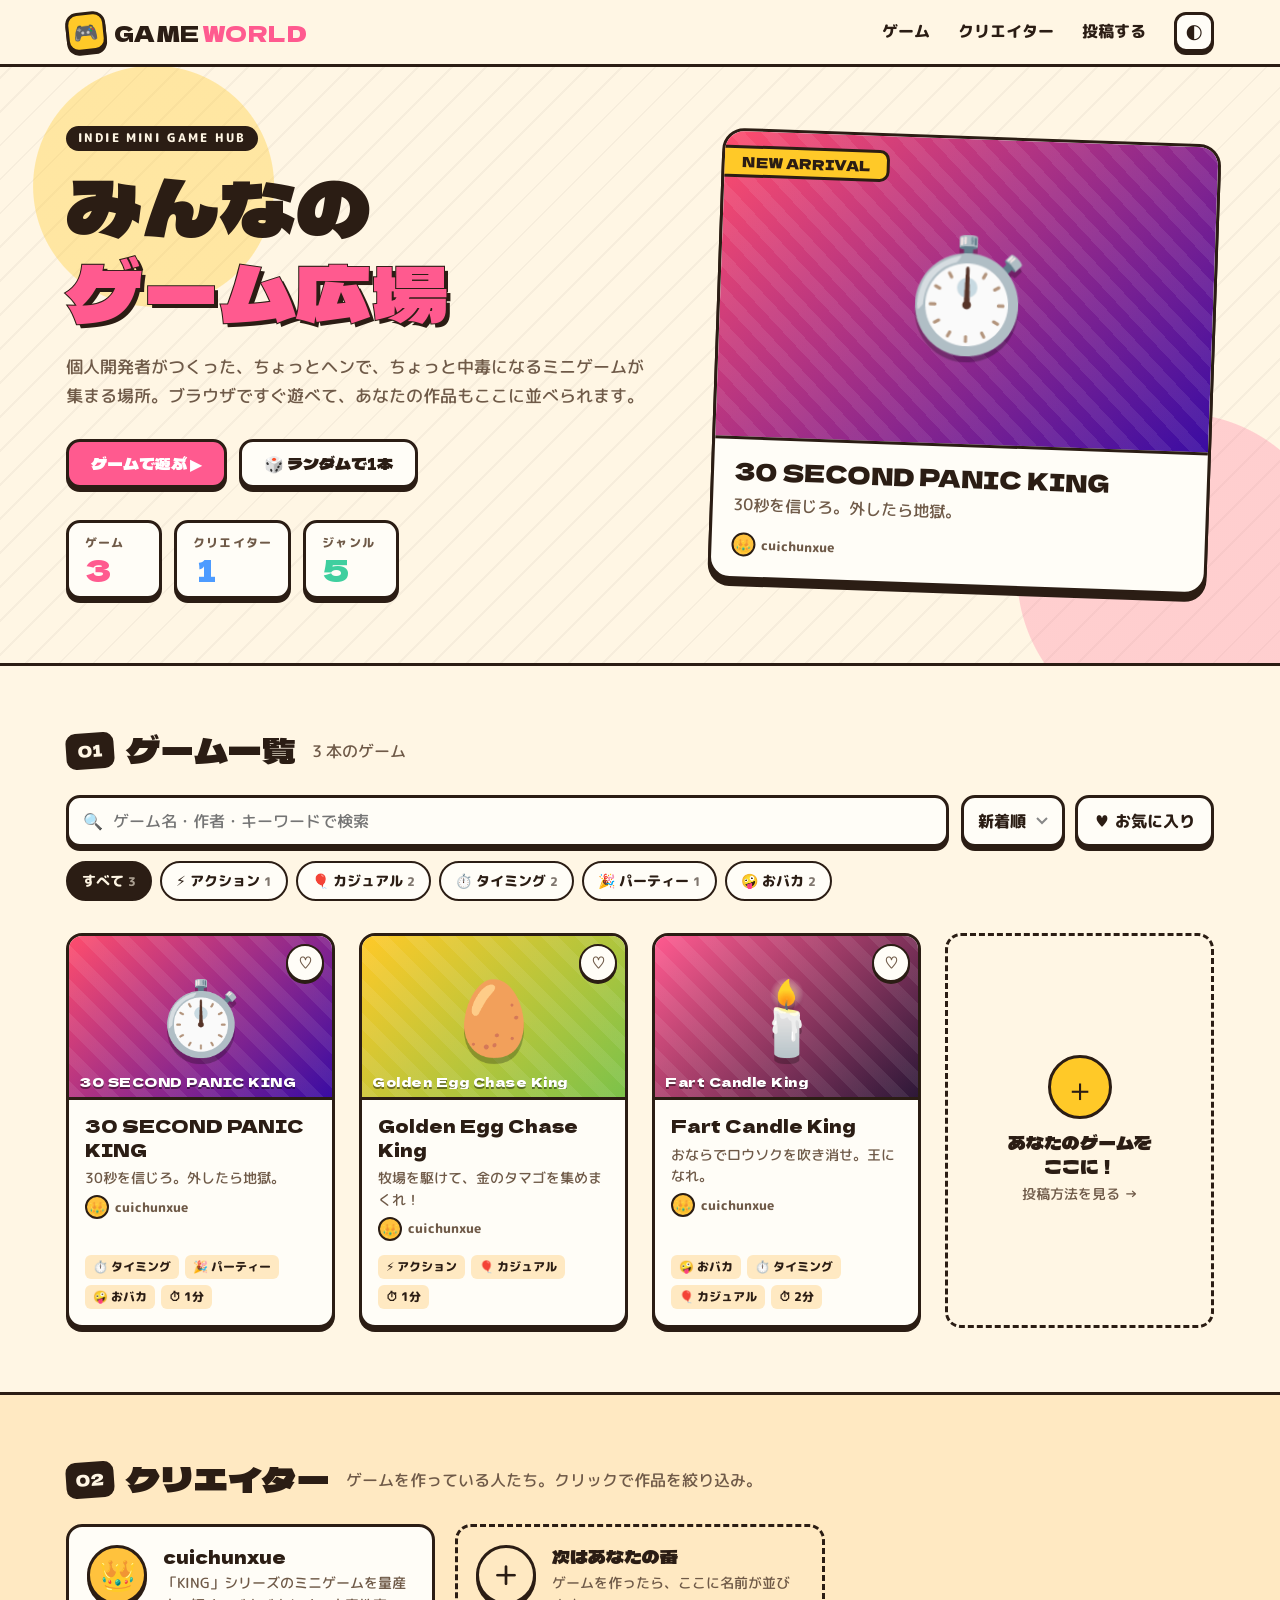
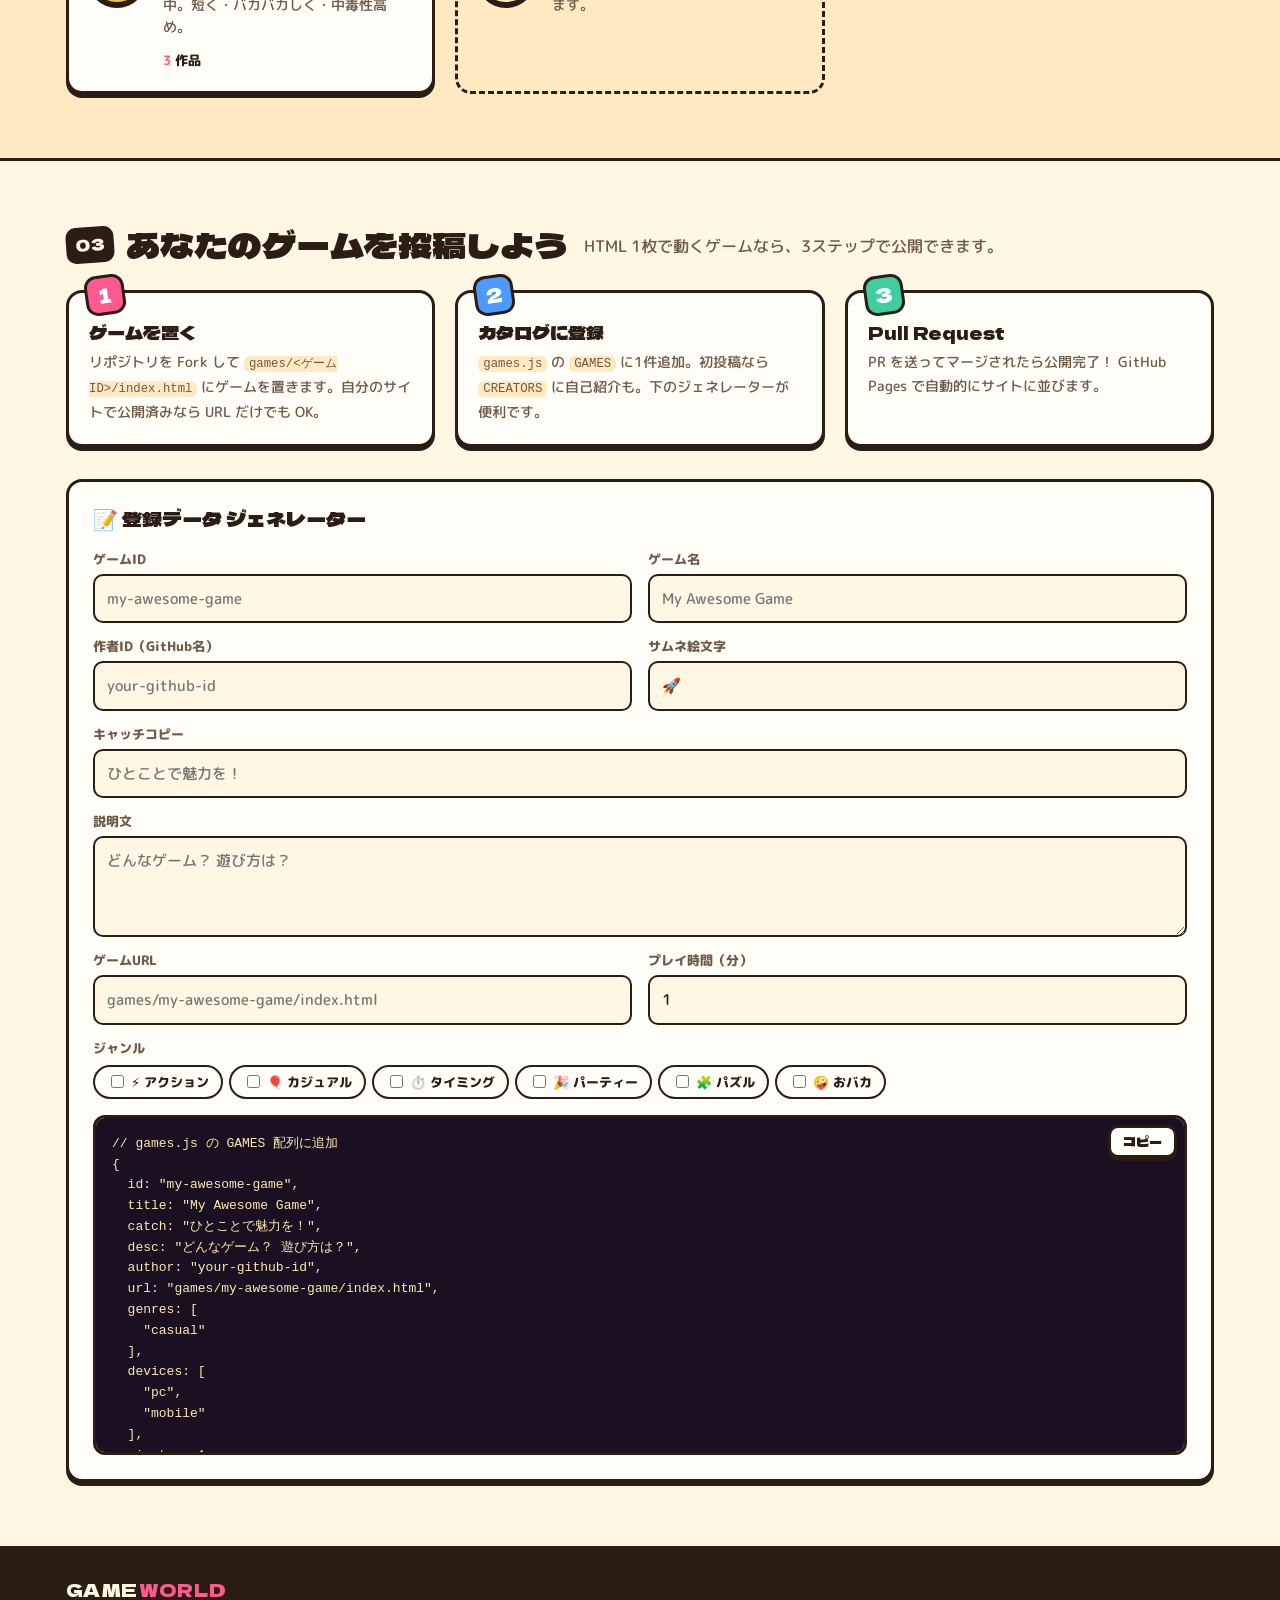
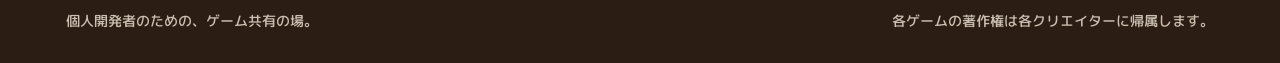
==== index.html @ 5bbf598a "Add GAME WORLD: indie mini game portal site Static portal listing indie games with search, genre fil" ====
<!doctype html>
<html lang="ja">
<head>
<meta charset="utf-8">
<meta name="viewport" content="width=device-width, initial-scale=1, viewport-fit=cover">
<title>GAME WORLD｜みんなのゲーム広場</title>
<meta name="description" content="個人開発者たちのミニゲームが集まる広場。遊んで、見つけて、あなたの作品も投稿しよう。">
<meta property="og:title" content="GAME WORLD｜みんなのゲーム広場">
<meta property="og:description" content="個人開発者たちのミニゲームが集まる広場。遊んで、見つけて、あなたの作品も投稿しよう。">
<link rel="icon" href="data:image/svg+xml,<svg xmlns='http://www.w3.org/2000/svg' viewBox='0 0 100 100'><text y='.9em' font-size='90'>🎮</text></svg>">
<link rel="preconnect" href="https://fonts.googleapis.com">
<link rel="preconnect" href="https://fonts.gstatic.com" crossorigin>
<link rel="stylesheet" href="https://fonts.googleapis.com/css2?family=Dela+Gothic+One&family=M+PLUS+Rounded+1c:wght@500;800&display=swap">
<link rel="stylesheet" href="assets/style.css">
</head>
<body>
<a class="skip" href="#games">メインへスキップ</a>

<header class="site-header">
  <div class="wrap header-in">
    <a class="logo" href="#top" aria-label="GAME WORLD トップへ">
      <span class="logo-mark">🎮</span>
      <span class="logo-text">GAME<b>WORLD</b></span>
    </a>
    <nav class="nav" aria-label="メイン">
      <a href="#games">ゲーム</a>
      <a href="#creators">クリエイター</a>
      <a href="#submit">投稿する</a>
    </nav>
    <button class="icon-btn" id="themeBtn" type="button" aria-label="ライト／ダーク切り替え">🌓</button>
  </div>
</header>

<main id="top">
  <!-- HERO -->
  <section class="hero">
    <div class="wrap hero-in">
      <div class="hero-copy">
        <p class="eyebrow">INDIE MINI GAME HUB</p>
        <h1>みんなの<br><span class="hl">ゲーム広場</span></h1>
        <p class="lead">個人開発者がつくった、ちょっとヘンで、ちょっと中毒になるミニゲームが集まる場所。ブラウザですぐ遊べて、あなたの作品もここに並べられます。</p>
        <div class="hero-cta">
          <a class="btn btn-primary" href="#games">ゲームで遊ぶ ▶</a>
          <button class="btn" id="randomBtn" type="button">🎲 ランダムで1本</button>
        </div>
        <dl class="stats">
          <div><dt>ゲーム</dt><dd id="statGames">0</dd></div>
          <div><dt>クリエイター</dt><dd id="statCreators">0</dd></div>
          <div><dt>ジャンル</dt><dd id="statGenres">0</dd></div>
        </dl>
      </div>
      <div class="hero-pick" id="pick" aria-live="polite"></div>
    </div>
  </section>

  <!-- GAMES -->
  <section class="section" id="games">
    <div class="wrap">
      <div class="sec-head">
        <h2><span class="tag-num">01</span>ゲーム一覧</h2>
        <p class="sec-sub" id="resultCount"></p>
      </div>

      <div class="toolbar">
        <label class="search">
          <span aria-hidden="true">🔍</span>
          <input id="q" type="search" placeholder="ゲーム名・作者・キーワードで検索" autocomplete="off">
        </label>
        <div class="tool-right">
          <label class="select">
            <span class="sr">並び替え</span>
            <select id="sort">
              <option value="new">新着順</option>
              <option value="old">古い順</option>
              <option value="name">名前順</option>
              <option value="short">短い順</option>
            </select>
          </label>
          <button class="chip-btn" id="favOnly" type="button" aria-pressed="false">♥ お気に入り</button>
        </div>
      </div>
      <div class="chips" id="genreChips" role="group" aria-label="ジャンルで絞り込み"></div>
      <div class="active-filter" id="activeFilter" hidden></div>

      <div class="grid" id="grid"></div>
      <p class="empty" id="empty" hidden>条件に合うゲームが見つかりませんでした 😢</p>
    </div>
  </section>

  <!-- CREATORS -->
  <section class="section alt" id="creators">
    <div class="wrap">
      <div class="sec-head">
        <h2><span class="tag-num">02</span>クリエイター</h2>
        <p class="sec-sub">ゲームを作っている人たち。クリックで作品を絞り込み。</p>
      </div>
      <div class="creators" id="creatorList"></div>
    </div>
  </section>

  <!-- SUBMIT -->
  <section class="section" id="submit">
    <div class="wrap">
      <div class="sec-head">
        <h2><span class="tag-num">03</span>あなたのゲームを投稿しよう</h2>
        <p class="sec-sub">HTML 1枚で動くゲームなら、3ステップで公開できます。</p>
      </div>
      <ol class="steps">
        <li>
          <span class="step-n">1</span>
          <h3>ゲームを置く</h3>
          <p>リポジトリを Fork して <code>games/&lt;ゲームID&gt;/index.html</code> にゲームを置きます。自分のサイトで公開済みなら URL だけでも OK。</p>
        </li>
        <li>
          <span class="step-n">2</span>
          <h3>カタログに登録</h3>
          <p><code>games.js</code> の <code>GAMES</code> に1件追加。初投稿なら <code>CREATORS</code> に自己紹介も。下のジェネレーターが便利です。</p>
        </li>
        <li>
          <span class="step-n">3</span>
          <h3>Pull Request</h3>
          <p>PR を送ってマージされたら公開完了！ GitHub Pages で自動的にサイトに並びます。</p>
        </li>
      </ol>

      <div class="gen card-box">
        <h3>📝 登録データ ジェネレーター</h3>
        <form class="gen-form" id="genForm">
          <label>ゲームID<input name="id" placeholder="my-awesome-game" pattern="[a-z0-9\-]+" required></label>
          <label>ゲーム名<input name="title" placeholder="My Awesome Game" required></label>
          <label>作者ID（GitHub名）<input name="author" placeholder="your-github-id" required></label>
          <label>サムネ絵文字<input name="emoji" placeholder="🚀" maxlength="4"></label>
          <label class="full">キャッチコピー<input name="catch" placeholder="ひとことで魅力を！"></label>
          <label class="full">説明文<textarea name="desc" rows="3" placeholder="どんなゲーム？ 遊び方は？"></textarea></label>
          <label>ゲームURL<input name="url" placeholder="games/my-awesome-game/index.html"></label>
          <label>プレイ時間（分）<input name="minutes" type="number" min="1" value="1"></label>
          <fieldset class="full">
            <legend>ジャンル</legend>
            <div class="gen-genres" id="genGenres"></div>
          </fieldset>
        </form>
        <div class="code-wrap">
          <pre><code id="genOut"></code></pre>
          <button class="btn btn-sm" id="copyBtn" type="button">コピー</button>
        </div>
      </div>
    </div>
  </section>
</main>

<footer class="site-footer">
  <div class="wrap footer-in">
    <div>
      <span class="logo-text small">GAME<b>WORLD</b></span>
      <p>個人開発者のための、ゲーム共有の場。</p>
    </div>
    <p class="copy">各ゲームの著作権は各クリエイターに帰属します。</p>
  </div>
</footer>

<!-- 詳細モーダル -->
<dialog class="modal" id="detail" aria-labelledby="dTitle">
  <div class="modal-body" id="detailBody"></div>
</dialog>

<!-- プレイヤー -->
<div class="player" id="player" hidden>
  <div class="player-bar">
    <button class="icon-btn" id="closePlayer" type="button" aria-label="閉じる">✕</button>
    <strong id="playerTitle"></strong>
    <div class="player-actions">
      <button class="icon-btn" id="fsBtn" type="button" aria-label="全画面">⛶</button>
      <a class="icon-btn" id="newTab" target="_blank" rel="noopener" aria-label="新しいタブで開く">↗</a>
    </div>
  </div>
  <iframe id="frame" title="ゲーム" allow="autoplay; fullscreen; gamepad" allowfullscreen></iframe>
</div>

<div class="toast" id="toast" role="status" aria-live="polite"></div>

<script src="games.js"></script>
<script src="assets/app.js"></script>
</body>
</html>
---- assets/style.css ----
/* GAME WORLD — sticker-style arcade portal */
:root{
  --bg:#fff6e4;
  --bg-alt:#ffe9c2;
  --card:#fffdf7;
  --ink:#2b1d14;
  --muted:#6f5a48;
  --line:#2b1d14;
  --yolk:#ffc928;
  --pink:#ff5a8f;
  --mint:#3fcf9f;
  --sky:#4d9bff;
  --barn:#b3342b;
  --shadow:0 4px 0 var(--line);
  --shadow-lg:0 7px 0 var(--line);
  --display:'Dela Gothic One','Hiragino Sans','Yu Gothic',system-ui,sans-serif;
  --body:'M PLUS Rounded 1c','Hiragino Maru Gothic ProN','Yu Gothic',system-ui,sans-serif;
  --r:16px;
  color-scheme:light;
}
@media (prefers-color-scheme: dark){
  :root:not([data-theme="light"]){
    --bg:#1a1022; --bg-alt:#24162f; --card:#2d1838; --ink:#fff3e0; --muted:#c9b2d4; --line:#0b0610;
    color-scheme:dark;
  }
}
:root[data-theme="dark"]{
  --bg:#1a1022; --bg-alt:#24162f; --card:#2d1838; --ink:#fff3e0; --muted:#c9b2d4; --line:#0b0610;
  color-scheme:dark;
}

*,*::before,*::after{box-sizing:border-box}
html{scroll-behavior:smooth;scroll-padding-top:76px}
body{margin:0;background:var(--bg);color:var(--ink);font:500 16px/1.7 var(--body);-webkit-text-size-adjust:100%;overflow-x:hidden}
body.locked{overflow:hidden}
a{color:inherit}
img{max-width:100%;display:block}
code{font-family:ui-monospace,SFMono-Regular,Menlo,monospace;font-size:.88em;background:var(--bg-alt);padding:.1em .4em;border-radius:6px}
button,input,select,textarea{font:inherit;color:inherit}
:focus-visible{outline:3px solid var(--sky);outline-offset:2px}
.sr{position:absolute;width:1px;height:1px;overflow:hidden;clip:rect(0 0 0 0)}
.skip{position:absolute;left:-999px;top:8px;z-index:100;background:var(--yolk);color:#2b1d14;padding:8px 12px;border-radius:8px}
.skip:focus{left:8px}
.wrap{max-width:1180px;margin:0 auto;padding:0 max(16px,env(safe-area-inset-left))}

/* header */
.site-header{position:sticky;top:0;z-index:20;background:color-mix(in srgb,var(--bg) 88%,transparent);backdrop-filter:blur(10px);-webkit-backdrop-filter:blur(10px);border-bottom:3px solid var(--line)}
.header-in{display:flex;align-items:center;gap:16px;height:64px}
.logo{display:flex;align-items:center;gap:8px;text-decoration:none}
.logo-mark{display:grid;place-items:center;width:40px;height:40px;background:var(--yolk);border:3px solid var(--line);border-radius:12px;box-shadow:0 3px 0 var(--line);font-size:20px;transform:rotate(-6deg)}
.logo-text{font:400 22px/1 var(--display);letter-spacing:.02em}
.logo-text b{font-weight:400;color:var(--pink);margin-left:2px}
.logo-text.small{font-size:18px}
.nav{display:flex;gap:4px;margin-left:auto}
.nav a{text-decoration:none;font-weight:800;padding:6px 12px;border-radius:999px}
.nav a:hover{background:var(--bg-alt)}
.icon-btn{display:grid;place-items:center;flex:0 0 40px;width:40px;height:40px;padding:0;background:var(--card);border:3px solid var(--line);border-radius:12px;box-shadow:0 3px 0 var(--line);cursor:pointer;text-decoration:none;font-size:17px;line-height:1}
.icon-btn:active{transform:translateY(2px);box-shadow:0 1px 0 var(--line)}
@media (max-width:640px){
  .nav a{padding:6px 8px;font-size:14px}
  .logo-text{font-size:18px}
  .logo-mark{width:34px;height:34px;font-size:17px}
}
@media (max-width:440px){ .nav a:nth-child(2){display:none} }

/* buttons */
.btn{display:inline-flex;align-items:center;gap:6px;justify-content:center;padding:12px 22px;background:var(--card);color:var(--ink);border:3px solid var(--line);border-radius:14px;box-shadow:var(--shadow);font:400 16px/1.2 var(--display);text-decoration:none;cursor:pointer;transition:transform .1s}
.btn:hover{transform:translateY(-2px);box-shadow:0 6px 0 var(--line)}
.btn:active{transform:translateY(3px);box-shadow:0 1px 0 var(--line)}
.btn-primary{background:var(--pink);color:#fff}
.btn-yolk{background:var(--yolk);color:#2b1d14}
.btn-sm{padding:6px 12px;font-size:13px;border-radius:10px;box-shadow:0 3px 0 var(--line)}

/* hero */
.hero{position:relative;overflow:hidden;border-bottom:3px solid var(--line);
  background:
    radial-gradient(circle at 12% 20%,color-mix(in srgb,var(--yolk) 35%,transparent) 0 120px,transparent 121px),
    radial-gradient(circle at 92% 85%,color-mix(in srgb,var(--pink) 25%,transparent) 0 160px,transparent 161px),
    repeating-linear-gradient(-45deg,transparent 0 22px,color-mix(in srgb,var(--ink) 4%,transparent) 22px 24px),
    var(--bg)}
.hero-in{display:grid;grid-template-columns:1.1fr .9fr;gap:40px;align-items:center;padding-block:56px 64px}
.eyebrow{display:inline-block;margin:0 0 12px;padding:4px 12px;background:var(--ink);color:var(--bg);border-radius:999px;font:800 12px/1.4 var(--body);letter-spacing:.18em}
.hero h1{margin:0;font:400 clamp(40px,7vw,76px)/1.12 var(--display);letter-spacing:.01em}
.hl{position:relative;display:inline-block;color:var(--pink);-webkit-text-stroke:2px var(--line);paint-order:stroke fill;text-shadow:4px 4px 0 var(--line)}
.lead{max-width:34em;margin:20px 0 28px;color:var(--muted);font-size:17px}
.hero-cta{display:flex;flex-wrap:wrap;gap:12px}
.stats{display:flex;gap:12px;margin:32px 0 0;padding:0}
.stats div{min-width:96px;padding:10px 16px;background:var(--card);border:3px solid var(--line);border-radius:14px;box-shadow:var(--shadow)}
.stats dt{font-size:12px;font-weight:800;color:var(--muted);letter-spacing:.1em}
.stats dd{margin:0;font:400 30px/1.1 var(--display);font-variant-numeric:tabular-nums}
.stats div:nth-child(1) dd{color:var(--pink)}
.stats div:nth-child(2) dd{color:var(--sky)}
.stats div:nth-child(3) dd{color:var(--mint)}

.hero-pick{position:relative}
.pick-card{position:relative;background:var(--card);border:3px solid var(--line);border-radius:22px;box-shadow:var(--shadow-lg);overflow:hidden;transform:rotate(2deg);transition:transform .25s}
.pick-card:hover{transform:rotate(0) translateY(-4px)}
.pick-label{position:absolute;top:14px;left:-6px;z-index:2;padding:6px 16px 6px 20px;background:var(--yolk);color:#2b1d14;border:3px solid var(--line);border-radius:0 10px 10px 0;font:400 14px/1 var(--display)}
.pick-card .thumb{aspect-ratio:16/10;font-size:110px}
.pick-info{padding:16px 20px 20px}
.pick-info h3{margin:0;font:400 24px/1.25 var(--display)}
.pick-info p{margin:6px 0 14px;color:var(--muted)}
@media (max-width:860px){
  .hero-in{grid-template-columns:1fr;padding-block:40px 48px}
  .pick-card{transform:none}
}
@media (max-width:440px){
  .stats{gap:8px}
  .stats div{min-width:0;flex:1;padding:8px 10px}
  .stats dd{font-size:24px}
  .hero-cta .btn{flex:1}
}

/* sections */
.section{padding:64px 0}
.section.alt{background:var(--bg-alt);border-block:3px solid var(--line)}
.sec-head{display:flex;flex-wrap:wrap;align-items:baseline;gap:8px 16px;margin-bottom:24px}
.sec-head h2{margin:0;display:flex;align-items:center;gap:12px;font:400 clamp(24px,4vw,34px)/1.2 var(--display)}
.tag-num{display:inline-grid;place-items:center;min-width:48px;height:36px;padding:0 8px;background:var(--ink);color:var(--bg);border-radius:10px;font-size:16px;transform:rotate(-4deg)}
.sec-sub{margin:0;color:var(--muted)}

/* toolbar */
.toolbar{display:flex;flex-wrap:wrap;gap:12px;align-items:center;margin-bottom:14px}
.search{flex:1 1 320px;display:flex;align-items:center;gap:8px;padding:0 14px;background:var(--card);border:3px solid var(--line);border-radius:14px;box-shadow:var(--shadow)}
.search input{flex:1;min-width:0;height:46px;border:0;background:none;outline:none;font-size:16px}
.tool-right{display:flex;gap:10px}
.select select{height:52px;padding:0 36px 0 14px;background:var(--card) url("data:image/svg+xml,%3Csvg xmlns='http://www.w3.org/2000/svg' width='12' height='8'%3E%3Cpath d='M1 1l5 5 5-5' stroke='%23888' stroke-width='2' fill='none'/%3E%3C/svg%3E") no-repeat right 14px center;border:3px solid var(--line);border-radius:14px;box-shadow:var(--shadow);font-weight:800;appearance:none;cursor:pointer}
.chip-btn{height:52px;padding:0 16px;background:var(--card);border:3px solid var(--line);border-radius:14px;box-shadow:var(--shadow);font-weight:800;cursor:pointer;white-space:nowrap}
.chip-btn[aria-pressed="true"]{background:var(--pink);color:#fff}
.chips{display:flex;flex-wrap:wrap;gap:8px;margin-bottom:24px}
.chip{padding:6px 14px;background:var(--card);border:2.5px solid var(--line);border-radius:999px;font-weight:800;font-size:14px;cursor:pointer;transition:transform .1s}
.chip:hover{transform:translateY(-2px)}
.chip[aria-pressed="true"]{background:var(--ink);color:var(--bg)}
.chip .n{margin-left:4px;opacity:.6;font-size:12px}
.active-filter{display:flex;align-items:center;gap:8px;margin:-12px 0 20px;font-weight:800}
.active-filter button{border:0;background:var(--bg-alt);border-radius:999px;padding:4px 12px;cursor:pointer;font-weight:800}
@media (max-width:640px){ .tool-right{flex:1} .select{flex:1} .select select{width:100%} }

/* grid & cards */
.grid{display:grid;grid-template-columns:repeat(auto-fill,minmax(260px,1fr));gap:24px}
.card{position:relative;display:flex;flex-direction:column;background:var(--card);border:3px solid var(--line);border-radius:var(--r);box-shadow:var(--shadow);overflow:hidden;cursor:pointer;transition:transform .15s,box-shadow .15s;text-align:left;padding:0}
.card:hover{transform:translateY(-5px) rotate(-.6deg);box-shadow:0 9px 0 var(--line)}
.card:active{transform:translateY(1px);box-shadow:0 2px 0 var(--line)}
.thumb{position:relative;display:grid;place-items:center;aspect-ratio:16/10;border-bottom:3px solid var(--line);font-size:72px;overflow:hidden;background:linear-gradient(135deg,var(--c1),var(--c2))}
.thumb::before{content:"";position:absolute;inset:0;background:repeating-linear-gradient(45deg,rgba(255,255,255,.08) 0 12px,transparent 12px 24px)}
.thumb .em{position:relative;filter:drop-shadow(0 6px 0 rgba(0,0,0,.25));transition:transform .3s}
.card:hover .thumb .em{transform:scale(1.15) rotate(-8deg)}
.thumb img{position:absolute;inset:0;width:100%;height:100%;object-fit:cover}
.thumb .ttl{position:absolute;left:10px;right:10px;bottom:8px;color:#fff;font:400 13px/1.2 var(--display);text-shadow:0 2px 0 rgba(0,0,0,.45);letter-spacing:.04em;white-space:nowrap;overflow:hidden;text-overflow:ellipsis}
.badge-new{position:absolute;top:10px;left:10px;z-index:1;padding:3px 10px;background:var(--yolk);color:#2b1d14;border:2.5px solid var(--line);border-radius:8px;font:400 12px/1.2 var(--display);transform:rotate(-6deg)}
.fav{position:absolute;top:8px;right:8px;z-index:2;display:grid;place-items:center;width:38px;height:38px;padding:0;background:var(--card);border:2.5px solid var(--line);border-radius:50%;box-shadow:0 2px 0 var(--line);font-size:17px;cursor:pointer;color:var(--muted);line-height:1}
.fav[aria-pressed="true"]{color:var(--pink)}
.fav:active{transform:scale(.9)}
.card-body{display:flex;flex-direction:column;gap:6px;padding:14px 16px 16px;flex:1}
.card-body h3{margin:0;font:400 18px/1.3 var(--display)}
.card-body .catch{margin:0;color:var(--muted);font-size:14px;line-height:1.55}
.meta{display:flex;flex-wrap:wrap;gap:6px;margin-top:auto;padding-top:8px;font-size:12px;font-weight:800}
.meta span{padding:2px 8px;background:var(--bg-alt);border-radius:6px}
.by{display:flex;align-items:center;gap:6px;font-size:13px;font-weight:800;color:var(--muted)}
.ava{display:inline-grid;place-items:center;width:24px;height:24px;border:2px solid var(--line);border-radius:50%;font-size:13px;background:var(--ac,var(--yolk))}

.card.placeholder{display:grid;place-items:center;min-height:300px;padding:24px;text-align:center;background:transparent;border-style:dashed;box-shadow:none;text-decoration:none}
.card.placeholder:hover{background:var(--card);box-shadow:var(--shadow)}
.placeholder .plus{display:grid;place-items:center;width:64px;height:64px;margin:0 auto 12px;background:var(--yolk);color:#2b1d14;border:3px solid var(--line);border-radius:50%;font:400 32px/1 var(--display)}
.placeholder h3{margin:0 0 4px;font:400 18px/1.3 var(--display)}
.placeholder p{margin:0;color:var(--muted);font-size:14px}
.empty{padding:40px;text-align:center;color:var(--muted);font-weight:800}

/* creators */
.creators{display:grid;grid-template-columns:repeat(auto-fill,minmax(280px,1fr));gap:20px}
.creator{display:flex;gap:16px;align-items:flex-start;padding:18px;background:var(--card);border:3px solid var(--line);border-radius:var(--r);box-shadow:var(--shadow);cursor:pointer;text-align:left;transition:transform .15s}
.creator:hover{transform:translateY(-3px)}
.creator .ava{width:60px;height:60px;flex:0 0 60px;font-size:30px;border-width:3px;box-shadow:0 3px 0 var(--line)}
.creator h3{margin:0;font:400 18px/1.3 var(--display)}
.creator p{margin:4px 0 8px;color:var(--muted);font-size:14px;line-height:1.55}
.creator .cnt{font-size:13px;font-weight:800}
.creator .cnt b{color:var(--pink)}
.creator.join{border-style:dashed;box-shadow:none;background:transparent;text-decoration:none}

/* submit */
.steps{display:grid;grid-template-columns:repeat(3,1fr);gap:20px;margin:0 0 32px;padding:0;list-style:none;counter-reset:s}
.steps li{position:relative;padding:28px 20px 20px;background:var(--card);border:3px solid var(--line);border-radius:var(--r);box-shadow:var(--shadow)}
.step-n{position:absolute;top:-18px;left:16px;display:grid;place-items:center;width:40px;height:40px;background:var(--pink);color:#fff;border:3px solid var(--line);border-radius:12px;font:400 20px/1 var(--display);transform:rotate(-8deg)}
.steps li:nth-child(2) .step-n{background:var(--sky)}
.steps li:nth-child(3) .step-n{background:var(--mint)}
.steps h3{margin:0 0 6px;font:400 18px/1.3 var(--display)}
.steps p{margin:0;color:var(--muted);font-size:14px}
@media (max-width:760px){ .steps{grid-template-columns:1fr;gap:28px} }

.card-box{padding:24px;background:var(--card);border:3px solid var(--line);border-radius:var(--r);box-shadow:var(--shadow)}
.gen h3{margin:0 0 16px;font:400 20px/1.3 var(--display)}
.gen-form{display:grid;grid-template-columns:repeat(2,1fr);gap:12px 16px;margin-bottom:16px}
.gen-form label,.gen-form fieldset{display:flex;flex-direction:column;gap:4px;font-size:13px;font-weight:800;color:var(--muted)}
.gen-form .full{grid-column:1/-1}
.gen-form input,.gen-form textarea{padding:10px 12px;background:var(--bg);border:2.5px solid var(--line);border-radius:10px;font-size:15px;font-weight:500;color:var(--ink)}
.gen-form fieldset{border:0;padding:0;margin:0}
.gen-form legend{padding:0;margin-bottom:6px}
.gen-genres{display:flex;flex-wrap:wrap;gap:6px}
.gen-genres label{flex-direction:row;align-items:center;gap:4px;padding:4px 12px;border:2px solid var(--line);border-radius:999px;cursor:pointer;color:var(--ink)}
.gen-genres input{padding:0;accent-color:var(--pink)}
.gen-genres label:has(input:checked){background:var(--ink);color:var(--bg)}
@media (max-width:640px){ .gen-form{grid-template-columns:1fr} }
.code-wrap{position:relative}
.code-wrap pre{margin:0;padding:16px;max-height:340px;overflow:auto;background:#1a1022;color:#ffe7b3;border:3px solid var(--line);border-radius:12px;font-size:13px;line-height:1.6}
.code-wrap pre code{background:none;padding:0;font-size:inherit}
.code-wrap .btn{position:absolute;top:10px;right:10px}

/* footer */
.site-footer{padding:32px 0 calc(32px + env(safe-area-inset-bottom));background:var(--ink);color:var(--bg)}
.footer-in{display:flex;flex-wrap:wrap;gap:16px;justify-content:space-between;align-items:flex-end}
.site-footer p{margin:4px 0 0;opacity:.75;font-size:14px}

/* modal */
.modal{width:min(720px,calc(100% - 32px));max-height:calc(100% - 32px);padding:0;background:var(--card);color:var(--ink);border:3px solid var(--line);border-radius:22px;box-shadow:0 10px 0 var(--line)}
.modal::backdrop{background:rgba(20,10,25,.6);backdrop-filter:blur(3px)}
.modal[open]{animation:pop .22s cubic-bezier(.3,1.6,.6,1)}
@keyframes pop{from{transform:scale(.9);opacity:0}}
.modal .thumb{aspect-ratio:21/9;font-size:96px}
.modal .x{position:absolute;top:12px;right:12px;z-index:3}
.d-body{padding:20px 24px 24px}
.d-body h2{margin:0;font:400 clamp(22px,4vw,30px)/1.25 var(--display)}
.d-body .catch{margin:4px 0 12px;font-weight:800;color:var(--pink)}
.d-body .desc{margin:0 0 16px;color:var(--muted)}
.d-specs{display:grid;grid-template-columns:repeat(auto-fit,minmax(130px,1fr));gap:8px;margin:0 0 20px;padding:0}
.d-specs div{padding:8px 12px;background:var(--bg-alt);border-radius:10px}
.d-specs dt{font-size:11px;font-weight:800;color:var(--muted);letter-spacing:.08em}
.d-specs dd{margin:0;font-weight:800;font-size:14px}
.d-actions{display:flex;flex-wrap:wrap;gap:10px}
.d-actions .btn-primary{flex:1 1 200px;font-size:18px}
.d-more h4{margin:24px 0 10px;font:400 15px/1.3 var(--display)}
.mini-list{display:flex;gap:10px;overflow-x:auto;padding-bottom:6px}
.mini{flex:0 0 150px;padding:0;background:var(--card);border:2.5px solid var(--line);border-radius:12px;overflow:hidden;cursor:pointer;text-align:left}
.mini .thumb{aspect-ratio:16/10;font-size:40px;border-bottom-width:2.5px}
.mini span{display:block;padding:6px 8px;font-size:12px;font-weight:800;white-space:nowrap;overflow:hidden;text-overflow:ellipsis}

/* player */
.player{position:fixed;inset:0;z-index:50;display:flex;flex-direction:column;background:#000}
.player[hidden]{display:none}
.player-bar{display:flex;align-items:center;gap:12px;padding:8px max(12px,env(safe-area-inset-left));padding-top:max(8px,env(safe-area-inset-top));background:var(--yolk);color:#2b1d14;border-bottom:3px solid #2b1d14}
.player-bar strong{flex:1;min-width:0;font:400 16px/1.2 var(--display);white-space:nowrap;overflow:hidden;text-overflow:ellipsis}
.player-bar .icon-btn{background:#fffdf7;color:#2b1d14;border-color:#2b1d14;box-shadow:0 3px 0 #2b1d14}
.player-actions{display:flex;gap:8px}
.player iframe{flex:1;width:100%;border:0;background:#000}

/* toast */
.toast{position:fixed;left:50%;bottom:calc(24px + env(safe-area-inset-bottom));z-index:60;padding:10px 18px;background:var(--ink);color:var(--bg);border-radius:999px;font-weight:800;transform:translate(-50%,120px);transition:transform .3s,visibility .3s;pointer-events:none;visibility:hidden}
.toast.show{transform:translate(-50%,0);visibility:visible}

@media (prefers-reduced-motion:reduce){
  *,*::before,*::after{animation:none!important;transition:none!important}
  html{scroll-behavior:auto}
}
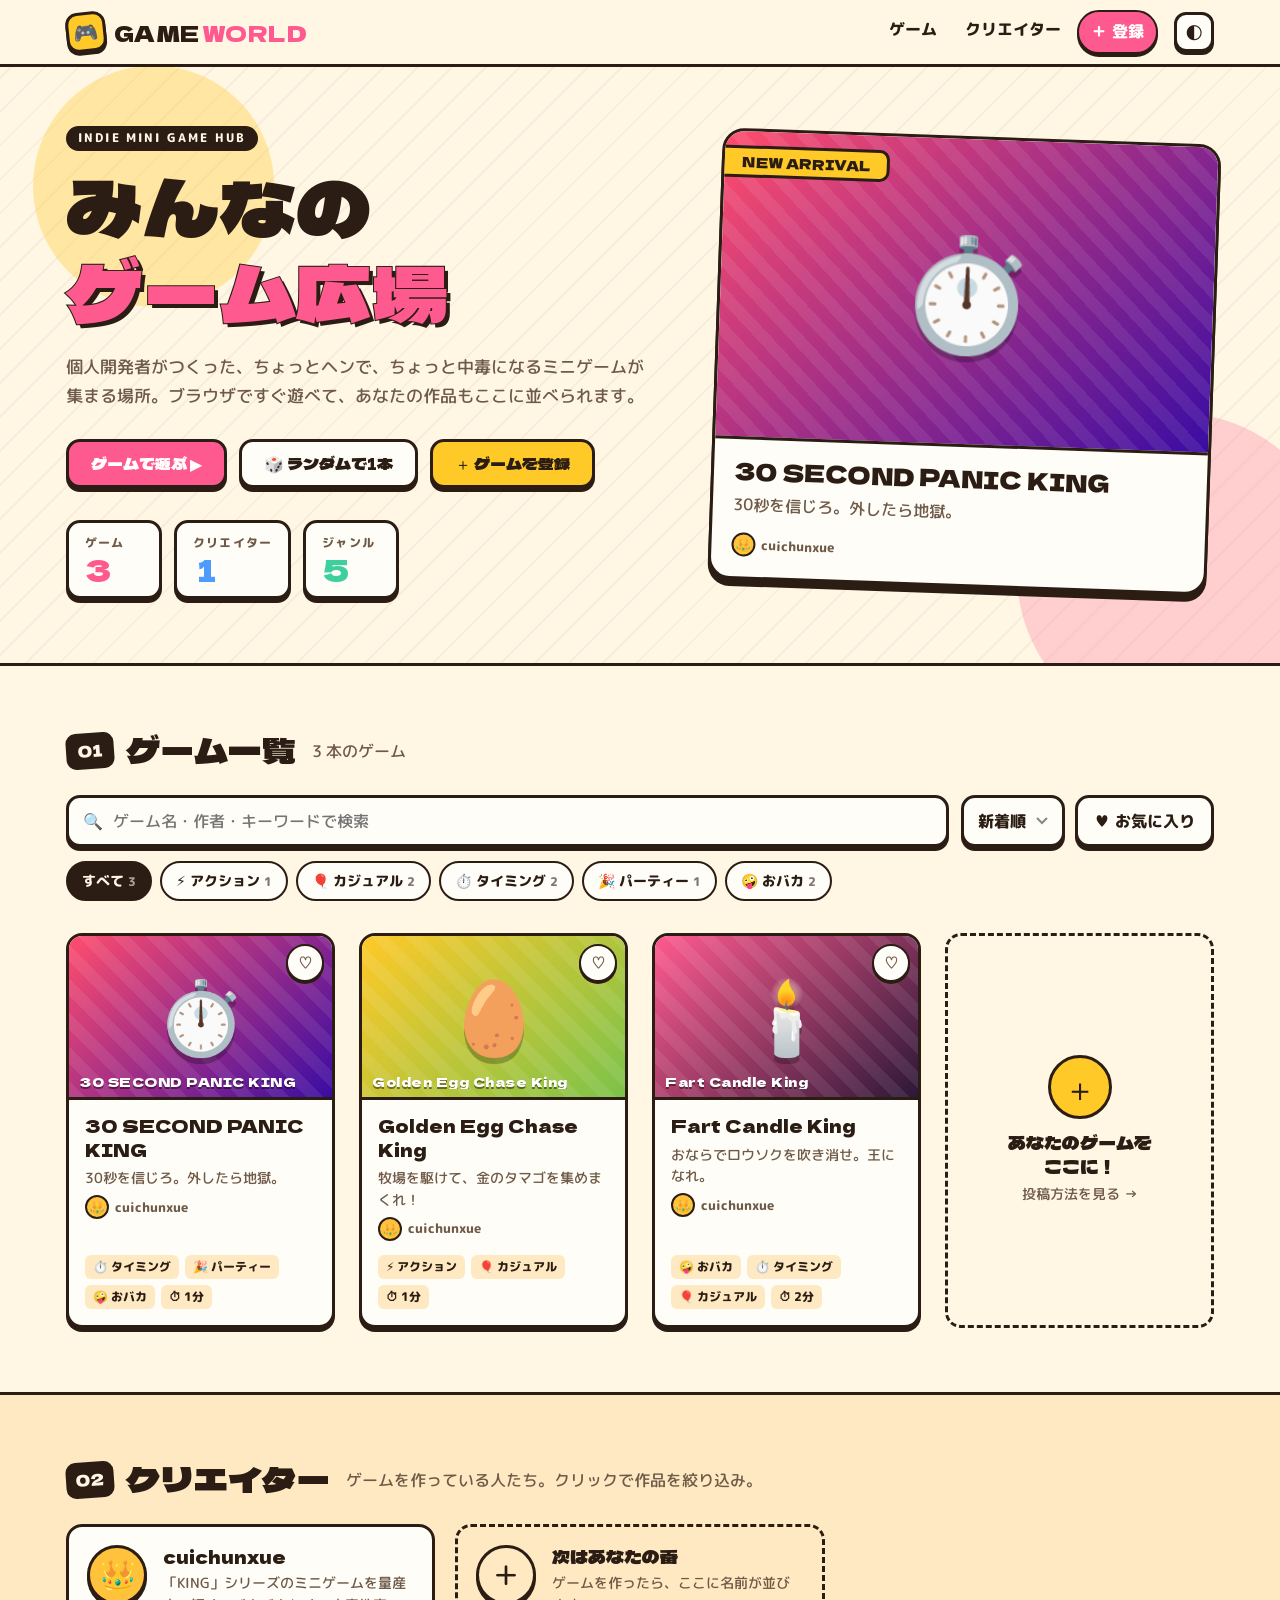
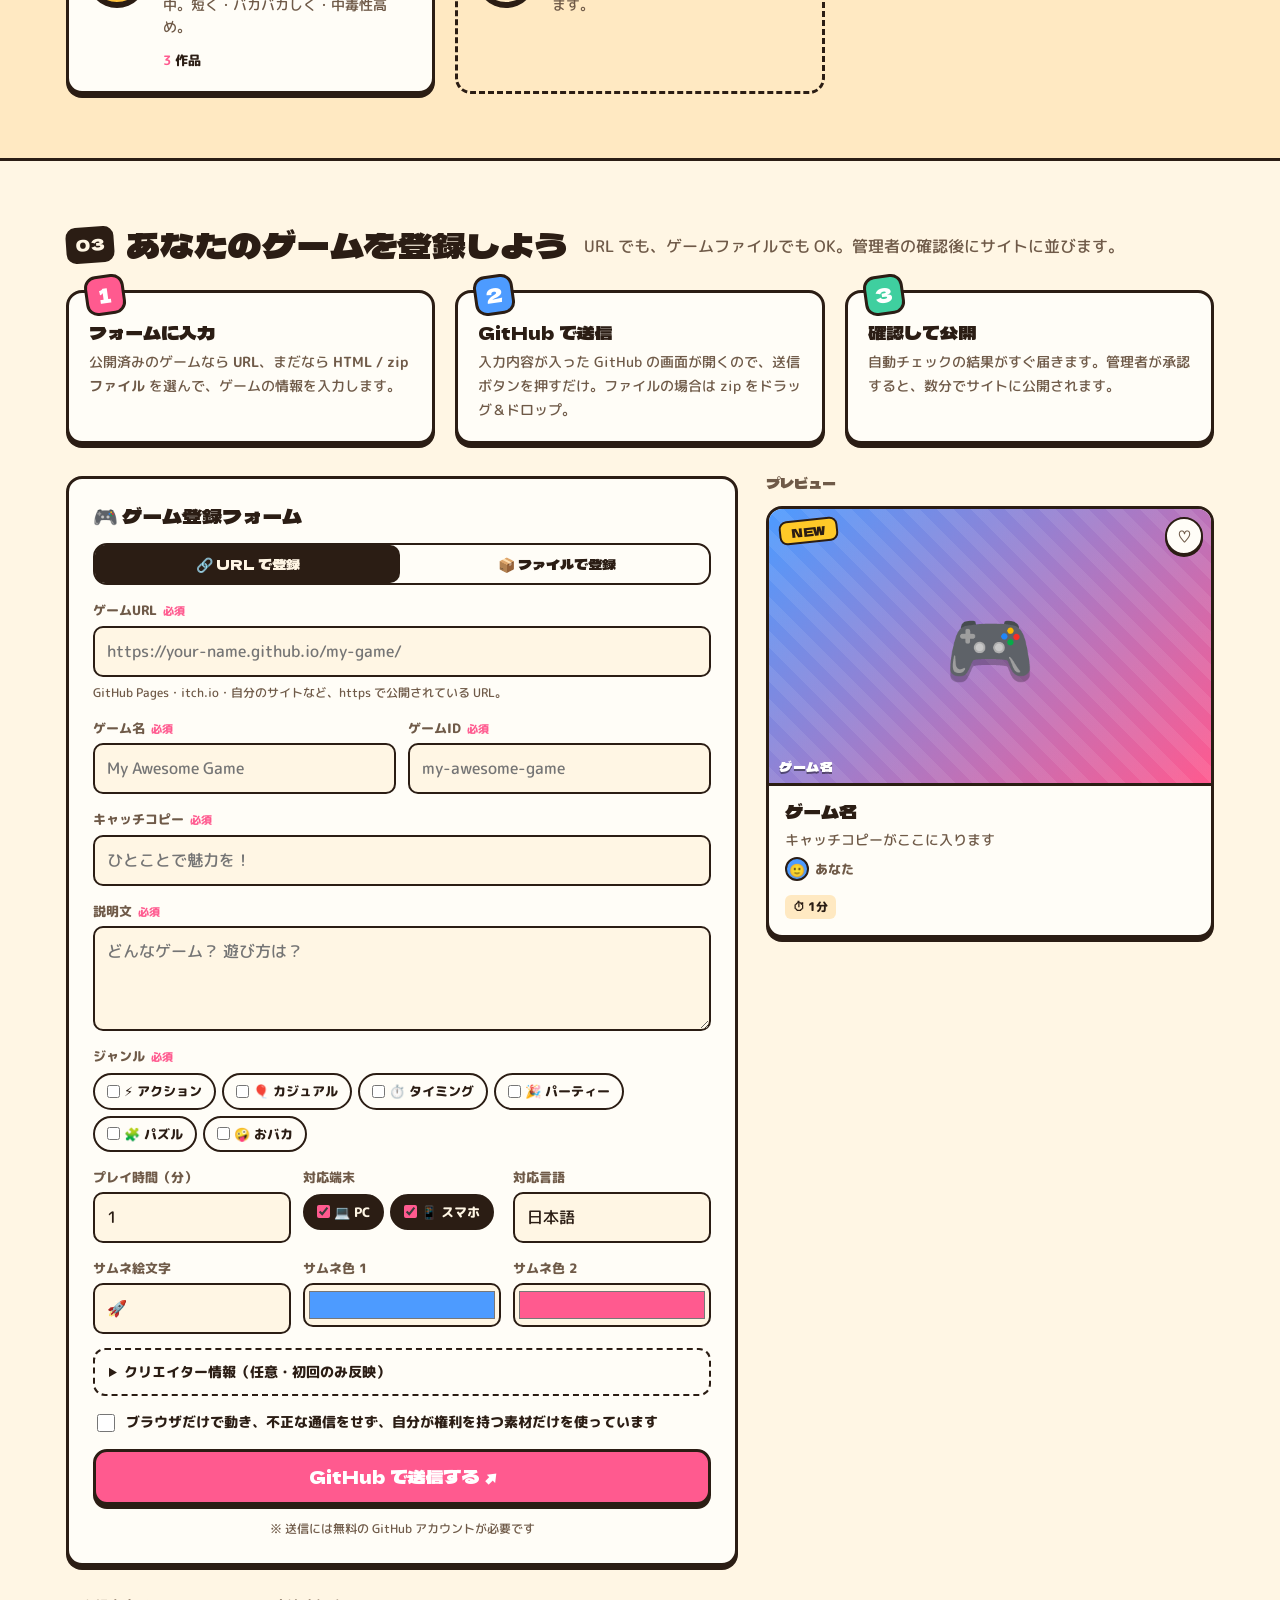
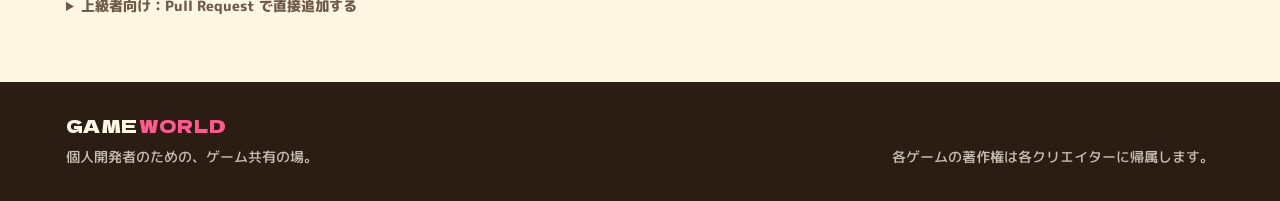
==== commit 254cc3a9: "Let visitors register games from the site via GitHub Issues - Registration form (URL or HTML/zip fil" ====
--- a/index.html
+++ b/index.html
@@ -25,7 +25,7 @@
     <nav class="nav" aria-label="メイン">
       <a href="#games">ゲーム</a>
       <a href="#creators">クリエイター</a>
-      <a href="#submit">投稿する</a>
+      <a href="#submit" class="nav-cta">＋ 登録</a>
     </nav>
     <button class="icon-btn" id="themeBtn" type="button" aria-label="ライト／ダーク切り替え">🌓</button>
   </div>
@@ -42,6 +42,7 @@
         <div class="hero-cta">
           <a class="btn btn-primary" href="#games">ゲームで遊ぶ ▶</a>
           <button class="btn" id="randomBtn" type="button">🎲 ランダムで1本</button>
+          <a class="btn btn-yolk" href="#submit">＋ ゲームを登録</a>
         </div>
         <dl class="stats">
           <div><dt>ゲーム</dt><dd id="statGames">0</dd></div>
@@ -102,48 +103,111 @@
   <section class="section" id="submit">
     <div class="wrap">
       <div class="sec-head">
-        <h2><span class="tag-num">03</span>あなたのゲームを投稿しよう</h2>
-        <p class="sec-sub">HTML 1枚で動くゲームなら、3ステップで公開できます。</p>
+        <h2><span class="tag-num">03</span>あなたのゲームを登録しよう</h2>
+        <p class="sec-sub">URL でも、ゲームファイルでも OK。管理者の確認後にサイトに並びます。</p>
       </div>
       <ol class="steps">
         <li>
           <span class="step-n">1</span>
-          <h3>ゲームを置く</h3>
-          <p>リポジトリを Fork して <code>games/&lt;ゲームID&gt;/index.html</code> にゲームを置きます。自分のサイトで公開済みなら URL だけでも OK。</p>
+          <h3>フォームに入力</h3>
+          <p>公開済みのゲームなら <b>URL</b>、まだなら <b>HTML / zip ファイル</b> を選んで、ゲームの情報を入力します。</p>
         </li>
         <li>
           <span class="step-n">2</span>
-          <h3>カタログに登録</h3>
-          <p><code>games.js</code> の <code>GAMES</code> に1件追加。初投稿なら <code>CREATORS</code> に自己紹介も。下のジェネレーターが便利です。</p>
+          <h3>GitHub で送信</h3>
+          <p>入力内容が入った GitHub の画面が開くので、送信ボタンを押すだけ。ファイルの場合は zip をドラッグ＆ドロップ。</p>
         </li>
         <li>
           <span class="step-n">3</span>
-          <h3>Pull Request</h3>
-          <p>PR を送ってマージされたら公開完了！ GitHub Pages で自動的にサイトに並びます。</p>
+          <h3>確認して公開</h3>
+          <p>自動チェックの結果がすぐ届きます。管理者が承認すると、数分でサイトに公開されます。</p>
         </li>
       </ol>
 
-      <div class="gen card-box">
-        <h3>📝 登録データ ジェネレーター</h3>
-        <form class="gen-form" id="genForm">
-          <label>ゲームID<input name="id" placeholder="my-awesome-game" pattern="[a-z0-9\-]+" required></label>
-          <label>ゲーム名<input name="title" placeholder="My Awesome Game" required></label>
-          <label>作者ID（GitHub名）<input name="author" placeholder="your-github-id" required></label>
-          <label>サムネ絵文字<input name="emoji" placeholder="🚀" maxlength="4"></label>
-          <label class="full">キャッチコピー<input name="catch" placeholder="ひとことで魅力を！"></label>
-          <label class="full">説明文<textarea name="desc" rows="3" placeholder="どんなゲーム？ 遊び方は？"></textarea></label>
-          <label>ゲームURL<input name="url" placeholder="games/my-awesome-game/index.html"></label>
-          <label>プレイ時間（分）<input name="minutes" type="number" min="1" value="1"></label>
-          <fieldset class="full">
-            <legend>ジャンル</legend>
-            <div class="gen-genres" id="genGenres"></div>
+      <div class="reg">
+        <form class="reg-form card-box" id="regForm" novalidate>
+          <h3>🎮 ゲーム登録フォーム</h3>
+
+          <fieldset class="seg" role="radiogroup" aria-label="登録方法">
+            <label><input type="radio" name="source" value="url" checked><span>🔗 URL で登録</span></label>
+            <label><input type="radio" name="source" value="file"><span>📦 ファイルで登録</span></label>
           </fieldset>
+
+          <div class="src-panel" data-src="url">
+            <label><span>ゲームURL <em>必須</em></span>
+              <input name="url" type="url" inputmode="url" placeholder="https://your-name.github.io/my-game/">
+            </label>
+            <p class="hint">GitHub Pages・itch.io・自分のサイトなど、https で公開されている URL。</p>
+          </div>
+
+          <div class="src-panel" data-src="file" hidden>
+            <label class="drop" id="drop">
+              <input type="file" id="fileInput" accept=".html,.htm,.zip,text/html,application/zip">
+              <span class="drop-ico">📦</span>
+              <span class="drop-main">HTML または zip をここにドロップ</span>
+              <span class="drop-sub">またはクリックして選択（20MB まで）</span>
+            </label>
+            <div class="file-status" id="fileStatus" hidden></div>
+            <p class="hint">HTML 1枚のゲームはそのまま選べば自動で zip にします。画像や音声がある場合は、<code>index.html</code> を含むフォルダごと zip にしてください。</p>
+          </div>
+
+          <div class="row2">
+            <label><span>ゲーム名 <em>必須</em></span><input name="title" maxlength="60" placeholder="My Awesome Game"></label>
+            <label><span>ゲームID <em>必須</em></span><input name="id" maxlength="40" placeholder="my-awesome-game" autocapitalize="off" spellcheck="false"></label>
+          </div>
+          <label><span>キャッチコピー <em>必須</em></span><input name="catch" maxlength="60" placeholder="ひとことで魅力を！"></label>
+          <label><span>説明文 <em>必須</em></span><textarea name="desc" rows="3" maxlength="600" placeholder="どんなゲーム？ 遊び方は？"></textarea></label>
+
+          <fieldset>
+            <legend>ジャンル <em>必須</em></legend>
+            <div class="pills" id="regGenres"></div>
+          </fieldset>
+
+          <div class="row3">
+            <label>プレイ時間（分）<input name="minutes" type="number" min="1" max="120" value="1"></label>
+            <fieldset>
+              <legend>対応端末</legend>
+              <div class="pills">
+                <label><input type="checkbox" name="devices" value="pc" checked>💻 PC</label>
+                <label><input type="checkbox" name="devices" value="mobile" checked>📱 スマホ</label>
+              </div>
+            </fieldset>
+            <label>対応言語<input name="langs" value="日本語" placeholder="日本語, English"></label>
+          </div>
+
+          <div class="row3">
+            <label>サムネ絵文字<input name="emoji" maxlength="8" placeholder="🚀"></label>
+            <label>サムネ色 1<input name="c1" type="color" value="#4d9bff"></label>
+            <label>サムネ色 2<input name="c2" type="color" value="#ff5a8f"></label>
+          </div>
+
+          <details class="more">
+            <summary>クリエイター情報（任意・初回のみ反映）</summary>
+            <div class="row2">
+              <label>表示名<input name="creator_name" maxlength="30" placeholder="空欄なら GitHub ユーザー名"></label>
+              <label>アバター絵文字<input name="creator_avatar" maxlength="8" placeholder="😎"></label>
+            </div>
+            <label>自己紹介<textarea name="creator_bio" rows="2" maxlength="120" placeholder="どんなゲームを作っていますか？"></textarea></label>
+          </details>
+
+          <label class="agree"><input type="checkbox" name="agree"> ブラウザだけで動き、不正な通信をせず、自分が権利を持つ素材だけを使っています</label>
+
+          <div class="form-errors" id="formErrors" role="alert" hidden></div>
+          <button class="btn btn-primary btn-wide" type="submit">GitHub で送信する ↗</button>
+          <p class="hint center">※ 送信には無料の GitHub アカウントが必要です</p>
         </form>
-        <div class="code-wrap">
-          <pre><code id="genOut"></code></pre>
-          <button class="btn btn-sm" id="copyBtn" type="button">コピー</button>
-        </div>
-      </div>
+
+        <aside class="reg-side">
+          <p class="side-label">プレビュー</p>
+          <div id="regPreview" class="reg-preview"></div>
+          <div class="next card-box" id="nextSteps" hidden></div>
+        </aside>
+      </div>
+
+      <details class="advanced">
+        <summary>上級者向け：Pull Request で直接追加する</summary>
+        <p>リポジトリを Fork し、<code>games/&lt;ゲームID&gt;/</code> にゲームを置いて <code>games.js</code> の <code>GAMES</code> に1件追加し、Pull Request を送ってください。詳しくは README を参照。</p>
+      </details>
     </div>
   </section>
 </main>
@@ -179,6 +243,7 @@
 <div class="toast" id="toast" role="status" aria-live="polite"></div>
 
 <script src="games.js"></script>
+<script src="community.js"></script>
 <script src="assets/app.js"></script>
 </body>
 </html>
--- a/assets/style.css
+++ b/assets/style.css
@@ -188,22 +188,74 @@
 @media (max-width:760px){ .steps{grid-template-columns:1fr;gap:28px} }
 
 .card-box{padding:24px;background:var(--card);border:3px solid var(--line);border-radius:var(--r);box-shadow:var(--shadow)}
-.gen h3{margin:0 0 16px;font:400 20px/1.3 var(--display)}
-.gen-form{display:grid;grid-template-columns:repeat(2,1fr);gap:12px 16px;margin-bottom:16px}
-.gen-form label,.gen-form fieldset{display:flex;flex-direction:column;gap:4px;font-size:13px;font-weight:800;color:var(--muted)}
-.gen-form .full{grid-column:1/-1}
-.gen-form input,.gen-form textarea{padding:10px 12px;background:var(--bg);border:2.5px solid var(--line);border-radius:10px;font-size:15px;font-weight:500;color:var(--ink)}
-.gen-form fieldset{border:0;padding:0;margin:0}
-.gen-form legend{padding:0;margin-bottom:6px}
-.gen-genres{display:flex;flex-wrap:wrap;gap:6px}
-.gen-genres label{flex-direction:row;align-items:center;gap:4px;padding:4px 12px;border:2px solid var(--line);border-radius:999px;cursor:pointer;color:var(--ink)}
-.gen-genres input{padding:0;accent-color:var(--pink)}
-.gen-genres label:has(input:checked){background:var(--ink);color:var(--bg)}
-@media (max-width:640px){ .gen-form{grid-template-columns:1fr} }
-.code-wrap{position:relative}
-.code-wrap pre{margin:0;padding:16px;max-height:340px;overflow:auto;background:#1a1022;color:#ffe7b3;border:3px solid var(--line);border-radius:12px;font-size:13px;line-height:1.6}
-.code-wrap pre code{background:none;padding:0;font-size:inherit}
-.code-wrap .btn{position:absolute;top:10px;right:10px}
+.nav a.nav-cta{background:var(--pink);color:#fff;border:2.5px solid var(--line);box-shadow:0 3px 0 var(--line)}
+.nav a.nav-cta:hover{background:var(--pink);transform:translateY(-1px)}
+
+/* registration */
+.reg{display:grid;grid-template-columns:minmax(0,1.5fr) minmax(0,1fr);gap:28px;align-items:start}
+.reg-form{display:flex;flex-direction:column;gap:14px}
+.reg-form h3{margin:0;font:400 20px/1.3 var(--display)}
+.reg-form label,.reg-form legend{display:flex;flex-direction:column;gap:4px;font-size:13px;font-weight:800;color:var(--muted)}
+.reg-form em{font-style:normal;font-size:11px;color:var(--pink);margin-left:2px}
+.reg-form legend{display:block;padding:0;margin-bottom:6px}
+.reg-form fieldset{border:0;padding:0;margin:0;min-width:0}
+.reg-form input:not([type=radio]):not([type=checkbox]):not([type=file]):not([type=color]),.reg-form textarea{width:100%;padding:10px 12px;background:var(--bg);border:2.5px solid var(--line);border-radius:10px;font-size:16px;font-weight:500;color:var(--ink)}
+.reg-form input[aria-invalid=true],.reg-form textarea[aria-invalid=true]{border-color:var(--pink);background:color-mix(in srgb,var(--pink) 10%,var(--bg))}
+.reg-form input[type=color]{width:100%;height:44px;padding:2px;background:var(--bg);border:2.5px solid var(--line);border-radius:10px;cursor:pointer}
+.row2{display:grid;grid-template-columns:1fr 1fr;gap:12px}
+.row3{display:grid;grid-template-columns:1fr 1fr 1fr;gap:12px;align-items:start}
+.hint{margin:0;font-size:12px;color:var(--muted)}
+.hint.center{text-align:center}
+.seg{display:grid;grid-template-columns:1fr 1fr;gap:4px;padding:4px;background:var(--card);border:2.5px solid var(--line)!important;border-radius:14px}
+.seg label{display:block;cursor:pointer;color:var(--ink)}
+.seg input{position:absolute;opacity:0;pointer-events:none}
+.seg span{display:block;padding:10px;border-radius:10px;text-align:center;font:400 14px/1.3 var(--display)}
+.seg input:checked+span{background:var(--ink);color:var(--bg)}
+.seg input:focus-visible+span{outline:3px solid var(--sky)}
+.src-panel{display:flex;flex-direction:column;gap:6px}
+.src-panel[hidden]{display:none}
+.drop{position:relative;display:flex!important;flex-direction:column;align-items:center;gap:2px!important;padding:24px 16px;background:var(--bg);border:3px dashed var(--line);border-radius:14px;text-align:center;cursor:pointer;transition:background .15s}
+.drop:hover,.drop.over{background:color-mix(in srgb,var(--yolk) 25%,var(--bg))}
+.drop input{position:absolute;inset:0;opacity:0;cursor:pointer}
+.drop-ico{font-size:36px}
+.drop-main{font:400 15px/1.3 var(--display);color:var(--ink)}
+.drop-sub{font-size:12px}
+.file-status{padding:10px 14px;border:2.5px solid var(--line);border-radius:12px;font-size:14px;font-weight:800;background:var(--bg-alt)}
+.file-status.ok{background:color-mix(in srgb,var(--mint) 22%,var(--card))}
+.file-status.ng{background:color-mix(in srgb,var(--pink) 18%,var(--card))}
+.file-status small{display:block;font-weight:500;color:var(--muted)}
+.pills{display:flex;flex-wrap:wrap;gap:6px}
+.pills label{flex-direction:row!important;align-items:center;gap:4px!important;padding:5px 12px;border:2px solid var(--line);border-radius:999px;cursor:pointer;color:var(--ink)!important;font-size:13px;background:var(--card)}
+.pills input{margin:0;accent-color:var(--pink)}
+.pills label:has(input:checked){background:var(--ink);color:var(--bg)!important}
+.more{border:2.5px dashed var(--line);border-radius:12px;padding:10px 14px}
+.more summary{cursor:pointer;font-weight:800;font-size:14px}
+.more[open] summary{margin-bottom:10px}
+.more[open]>*:not(summary){margin-top:10px}
+.agree{flex-direction:row!important;align-items:flex-start;gap:8px!important;color:var(--ink)!important;font-size:14px!important}
+.agree input{margin-top:4px;accent-color:var(--pink);width:18px;height:18px;flex:0 0 auto}
+.form-errors{padding:12px 16px;background:color-mix(in srgb,var(--pink) 15%,var(--card));border:2.5px solid var(--pink);border-radius:12px;font-size:14px;font-weight:800}
+.form-errors ul{margin:4px 0 0;padding-left:1.2em}
+.btn-wide{width:100%;font-size:18px;padding:14px}
+.reg-side{position:sticky;top:84px;display:flex;flex-direction:column;gap:16px}
+.side-label{margin:0;font:400 14px/1 var(--display);color:var(--muted)}
+.reg-preview .card{cursor:default}
+.next h4{margin:0 0 10px;font:400 17px/1.3 var(--display)}
+.next ol{margin:0 0 12px;padding-left:1.3em;font-size:14px}
+.next li{margin-bottom:6px}
+.next .btn{width:100%}
+.next .btn+.btn{margin-top:8px}
+.advanced{margin-top:28px;color:var(--muted);font-size:14px}
+.advanced summary{cursor:pointer;font-weight:800}
+@media (max-width:900px){
+  .reg{grid-template-columns:1fr}
+  .reg-side{position:static}
+  .reg-preview{max-width:340px}
+}
+@media (max-width:560px){
+  .row2,.row3{grid-template-columns:1fr}
+  .card-box{padding:18px}
+}
 
 /* footer */
 .site-footer{padding:32px 0 calc(32px + env(safe-area-inset-bottom));background:var(--ink);color:var(--bg)}
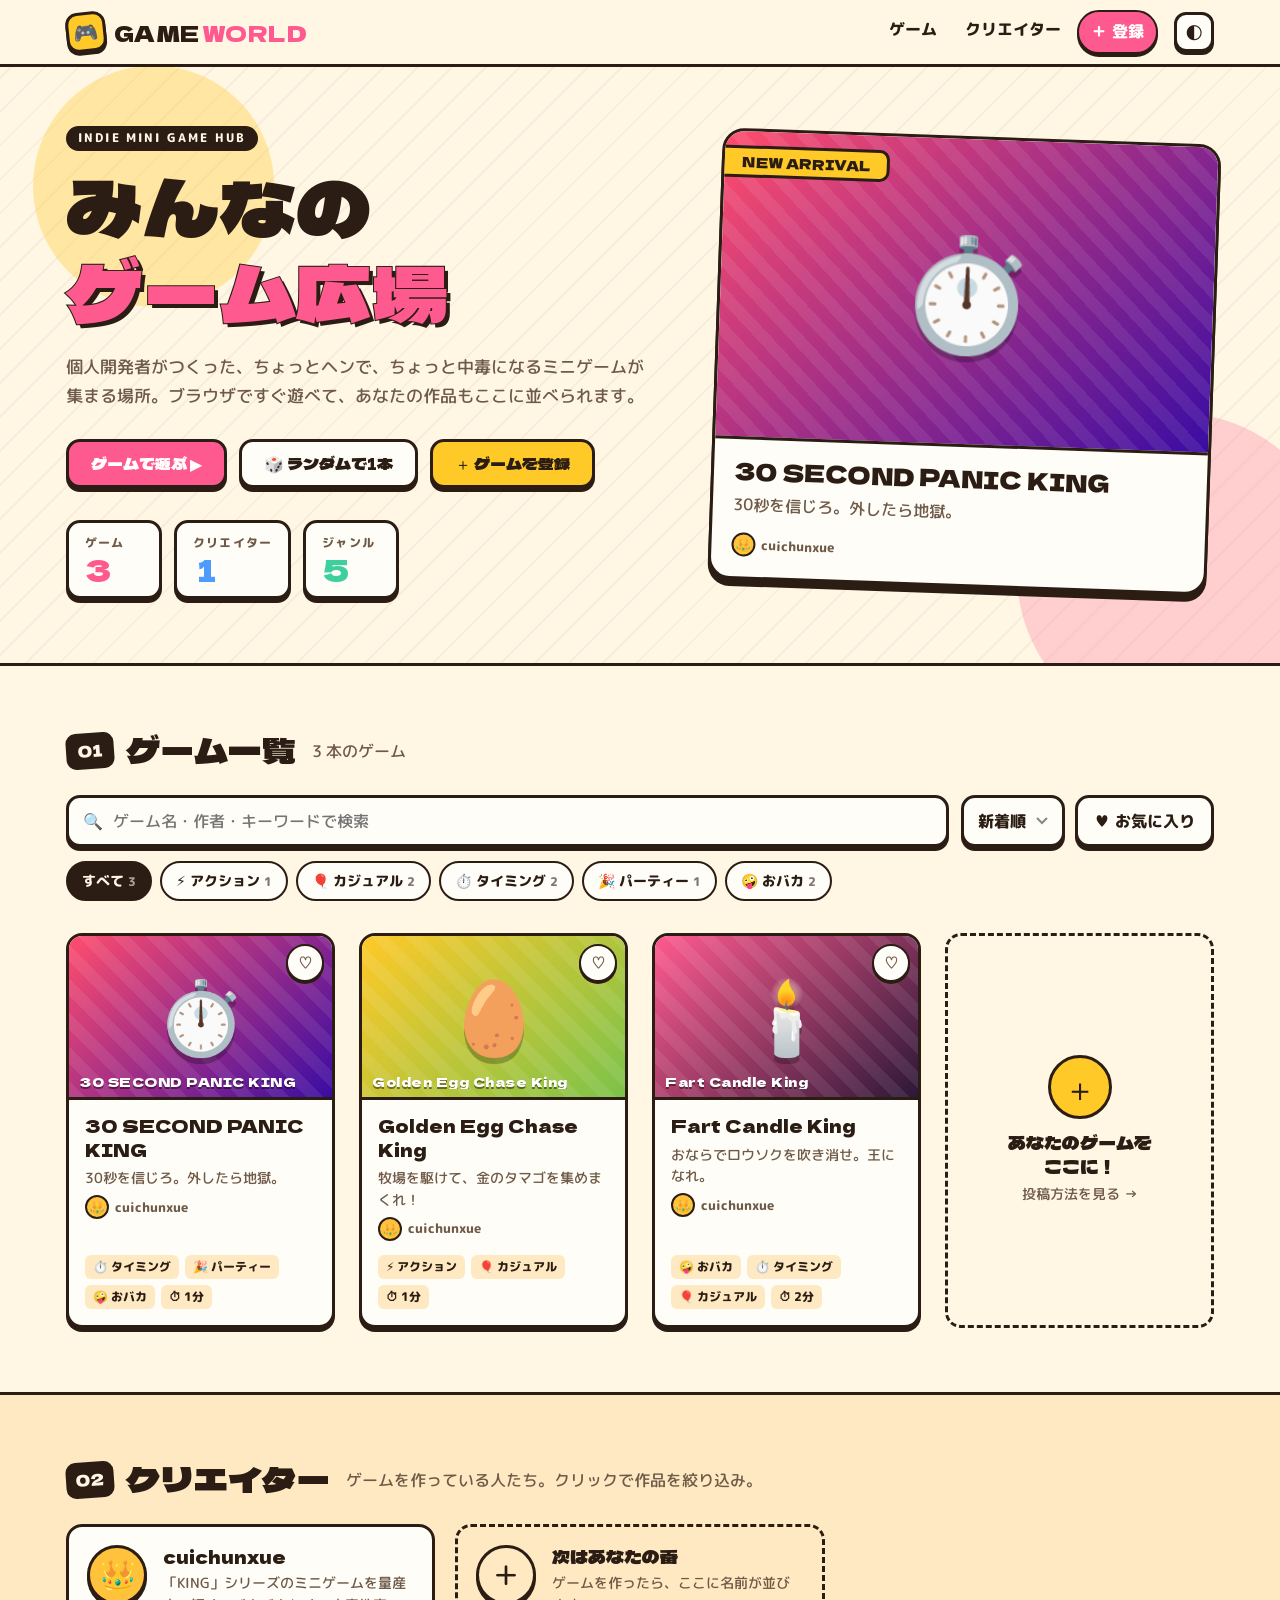
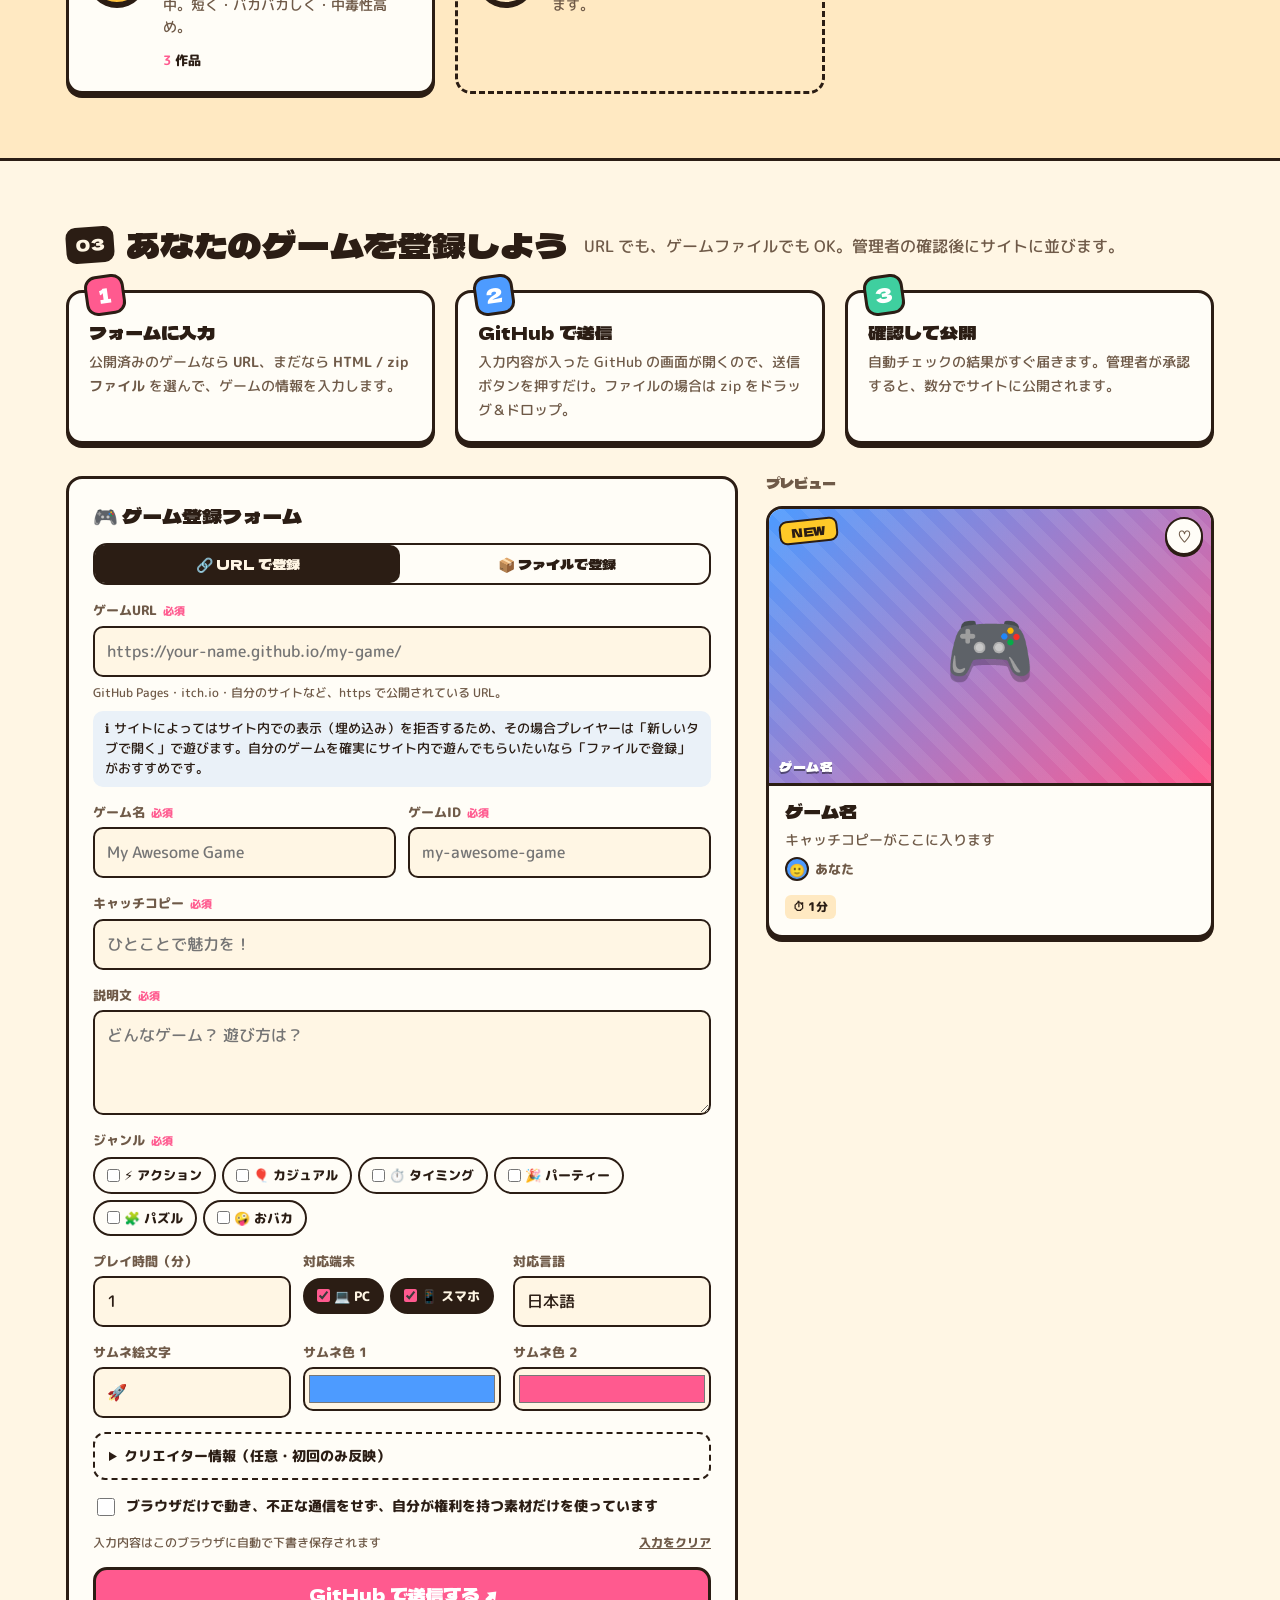
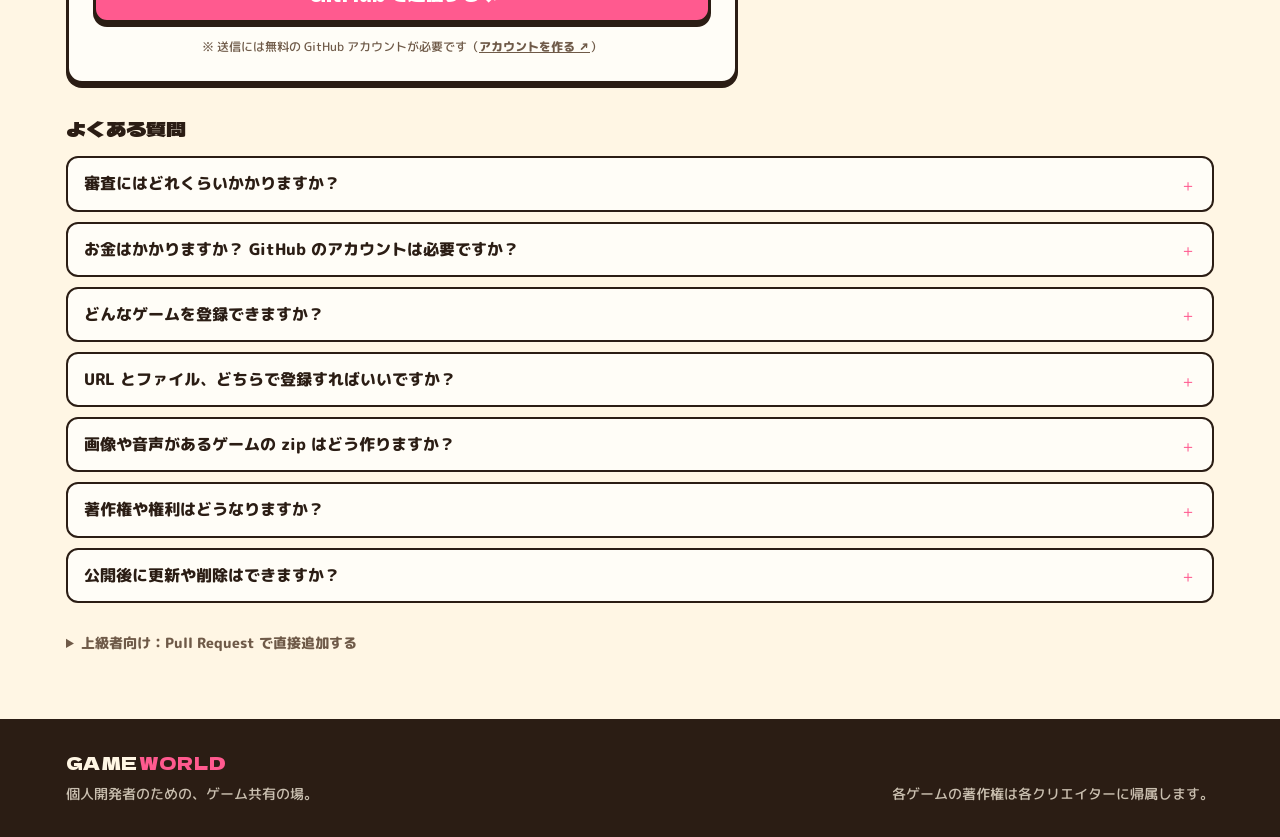
==== commit f256e622: "Implement P1 improvements from the journey map - Publish comment: full site URL, X share link and co" ====
--- a/index.html
+++ b/index.html
@@ -138,6 +138,7 @@
               <input name="url" type="url" inputmode="url" placeholder="https://your-name.github.io/my-game/">
             </label>
             <p class="hint">GitHub Pages・itch.io・自分のサイトなど、https で公開されている URL。</p>
+            <p class="note">ℹ️ サイトによってはサイト内での表示（埋め込み）を拒否するため、その場合プレイヤーは「新しいタブで開く」で遊びます。自分のゲームを確実にサイト内で遊んでもらいたいなら「ファイルで登録」がおすすめです。</p>
           </div>
 
           <div class="src-panel" data-src="file" hidden>
@@ -193,8 +194,12 @@
           <label class="agree"><input type="checkbox" name="agree"> ブラウザだけで動き、不正な通信をせず、自分が権利を持つ素材だけを使っています</label>
 
           <div class="form-errors" id="formErrors" role="alert" hidden></div>
+          <div class="draft-bar">
+            <span id="draftState" class="hint">入力内容はこのブラウザに自動で下書き保存されます</span>
+            <button class="link-btn" type="button" id="clearDraft">入力をクリア</button>
+          </div>
           <button class="btn btn-primary btn-wide" type="submit">GitHub で送信する ↗</button>
-          <p class="hint center">※ 送信には無料の GitHub アカウントが必要です</p>
+          <p class="hint center">※ 送信には無料の GitHub アカウントが必要です（<a href="https://github.com/signup" target="_blank" rel="noopener">アカウントを作る ↗</a>）</p>
         </form>
 
         <aside class="reg-side">
@@ -202,6 +207,38 @@
           <div id="regPreview" class="reg-preview"></div>
           <div class="next card-box" id="nextSteps" hidden></div>
         </aside>
+      </div>
+
+      <div class="faq">
+        <h3 class="faq-title">よくある質問</h3>
+        <details>
+          <summary>審査にはどれくらいかかりますか？</summary>
+          <p>自動チェックは送信から数十秒で終わり、結果が Issue にコメントされます。その後の管理者による確認は、目安として <b><span data-review-days>3</span> 日以内</b>です。公開されると Issue にコメントが付き、GitHub から通知メールが届きます。</p>
+        </details>
+        <details>
+          <summary>お金はかかりますか？ GitHub のアカウントは必要ですか？</summary>
+          <p>登録も掲載も無料です。送信には GitHub のアカウント（無料）が必要です。お持ちでない場合は <a href="https://github.com/signup" target="_blank" rel="noopener">github.com/signup</a> から数分で作れます。</p>
+        </details>
+        <details>
+          <summary>どんなゲームを登録できますか？</summary>
+          <p>ブラウザだけで動く HTML / JavaScript のゲームです。ファイルで登録する場合は zip で 20MB まで（展開後 50MB・500 ファイルまで）、中に <code>index.html</code> が必要です。外部への不正な通信や個人情報の収集をするもの、他人の権利を侵害するものは登録できません。</p>
+        </details>
+        <details>
+          <summary>URL とファイル、どちらで登録すればいいですか？</summary>
+          <p>すでに自分のサイトや itch.io などで公開しているなら URL が手軽です。ただしサイトによってはサイト内での表示を拒否するため、その場合は新しいタブで開いて遊ぶ形になります。まだ公開していない、またはサイト内で確実に遊んでほしい場合はファイルで登録してください。</p>
+        </details>
+        <details>
+          <summary>画像や音声があるゲームの zip はどう作りますか？</summary>
+          <p><b>Windows:</b> ゲームのフォルダを右クリック →「圧縮先」→「ZIP ファイル」。<b>Mac:</b> フォルダを右クリック →「"フォルダ名"を圧縮」。フォルダの中に <code>index.html</code> がある状態で圧縮してください。</p>
+        </details>
+        <details>
+          <summary>著作権や権利はどうなりますか？</summary>
+          <p>ゲームの著作権は作者のあなたに残ります。GAME WORLD はサイト上での掲載・配信のためにだけ使います。ファイル登録の場合、ゲームのファイルはこのサイトの公開リポジトリに保存されるため、誰でも中身を見られる点にご注意ください。</p>
+        </details>
+        <details>
+          <summary>公開後に更新や削除はできますか？</summary>
+          <p>現在は管理者が対応します。登録時の Issue にコメントするか、新しい Issue で「更新したい／削除したい」とゲームID を添えてお知らせください。</p>
+        </details>
       </div>
 
       <details class="advanced">
@@ -237,6 +274,10 @@
       <a class="icon-btn" id="newTab" target="_blank" rel="noopener" aria-label="新しいタブで開く">↗</a>
     </div>
   </div>
+  <div class="player-hint" id="playerHint" hidden>
+    <span>外部サイトのゲームです。画面が真っ白なままの場合は</span>
+    <a id="hintNewTab" target="_blank" rel="noopener">新しいタブで開く ↗</a>
+  </div>
   <iframe id="frame" title="ゲーム" allow="autoplay; fullscreen; gamepad" allowfullscreen></iframe>
 </div>
 
--- a/assets/style.css
+++ b/assets/style.css
@@ -298,6 +298,43 @@
 .toast{position:fixed;left:50%;bottom:calc(24px + env(safe-area-inset-bottom));z-index:60;padding:10px 18px;background:var(--ink);color:var(--bg);border-radius:999px;font-weight:800;transform:translate(-50%,120px);transition:transform .3s,visibility .3s;pointer-events:none;visibility:hidden}
 .toast.show{transform:translate(-50%,0);visibility:visible}
 
+
+/* P1: notes, draft, FAQ, GitHub guide, player hint */
+.note{margin:2px 0 0;padding:8px 12px;background:color-mix(in srgb,var(--sky) 12%,var(--card));border-radius:10px;font-size:12.5px;line-height:1.6;color:var(--ink)}
+.draft-bar{display:flex;flex-wrap:wrap;justify-content:space-between;align-items:center;gap:6px 12px}
+.link-btn{padding:0;background:none;border:0;color:var(--muted);font-size:12px;font-weight:800;text-decoration:underline;cursor:pointer}
+.link-btn:hover{color:var(--pink)}
+.hint a{color:inherit;font-weight:800}
+.faq{margin-top:32px;display:flex;flex-direction:column;gap:10px}
+.faq-title{margin:0 0 4px;font:400 20px/1.3 var(--display)}
+.faq details{background:var(--card);border:2.5px solid var(--line);border-radius:12px;padding:0 16px}
+.faq summary{position:relative;padding:12px 28px 12px 0;cursor:pointer;font-weight:800;list-style:none}
+.faq summary::-webkit-details-marker{display:none}
+.faq summary::after{content:"＋";position:absolute;right:0;top:50%;transform:translateY(-50%);font:400 16px/1 var(--display);color:var(--pink)}
+.faq details[open] summary::after{content:"－"}
+.faq details p{margin:0 0 14px;color:var(--muted);font-size:14px;line-height:1.75}
+.faq details p a{color:var(--ink);font-weight:800}
+
+.gh-guide{margin:4px 0 14px}
+.gh-guide p.cap{margin:0 0 8px;font-size:12px;font-weight:800;color:var(--muted)}
+.gh-mock{position:relative;padding:12px;background:#ffffff;color:#1f2328;border:2px solid #d0d7de;border-radius:10px;font:500 11px/1.4 -apple-system,"Segoe UI","Hiragino Sans",sans-serif}
+.gh-top{display:flex;align-items:center;gap:6px;padding-bottom:8px;margin-bottom:8px;border-bottom:1px solid #d0d7de;font-weight:700}
+.gh-top i{width:14px;height:14px;border-radius:50%;background:#1f2328;display:inline-block}
+.gh-f{margin-bottom:7px}
+.gh-f b{display:block;margin-bottom:2px;font-size:10.5px}
+.gh-f>span{display:block;padding:4px 6px;background:#f6f8fa;border:1px solid #d0d7de;border-radius:5px;color:#59636e;white-space:nowrap;overflow:hidden;text-overflow:ellipsis}
+.gh-f>span.ok::before{content:"✓ ";color:#1a7f37;font-weight:700}
+.gh-f.gh-drop>span{padding:10px 6px;border:2px dashed #e8457a;background:#fff0f5;color:#b3264f;font-weight:700;text-align:center}
+.gh-f.chk>span{background:none;border:0;padding:0;color:#1f2328}
+.gh-btn{display:inline-block;margin-top:2px;padding:5px 12px;background:#1f883d;color:#fff;border-radius:6px;font-weight:700}
+.gh-mock .mk{display:inline-grid;vertical-align:middle;margin-left:6px;place-items:center;width:22px;height:22px;background:#e8457a;color:#fff;border:2px solid #2b1d14;border-radius:50%;font:400 12px/1 var(--display);box-shadow:0 2px 0 #2b1d14}
+.gh-dim{opacity:.45}
+
+.player-hint{display:flex;flex-wrap:wrap;align-items:center;justify-content:center;gap:4px 10px;padding:6px 12px;background:#2b1d14;color:#fff3e0;font-size:13px;font-weight:800}
+.player-hint[hidden]{display:none}
+.player-hint a{color:#ffc928}
+.ext-badge{display:inline-block;margin-left:8px;padding:1px 8px;border:2px solid var(--line);border-radius:6px;background:var(--bg-alt);font:800 11px/1.5 var(--body);vertical-align:4px}
+
 @media (prefers-reduced-motion:reduce){
   *,*::before,*::after{animation:none!important;transition:none!important}
   html{scroll-behavior:auto}
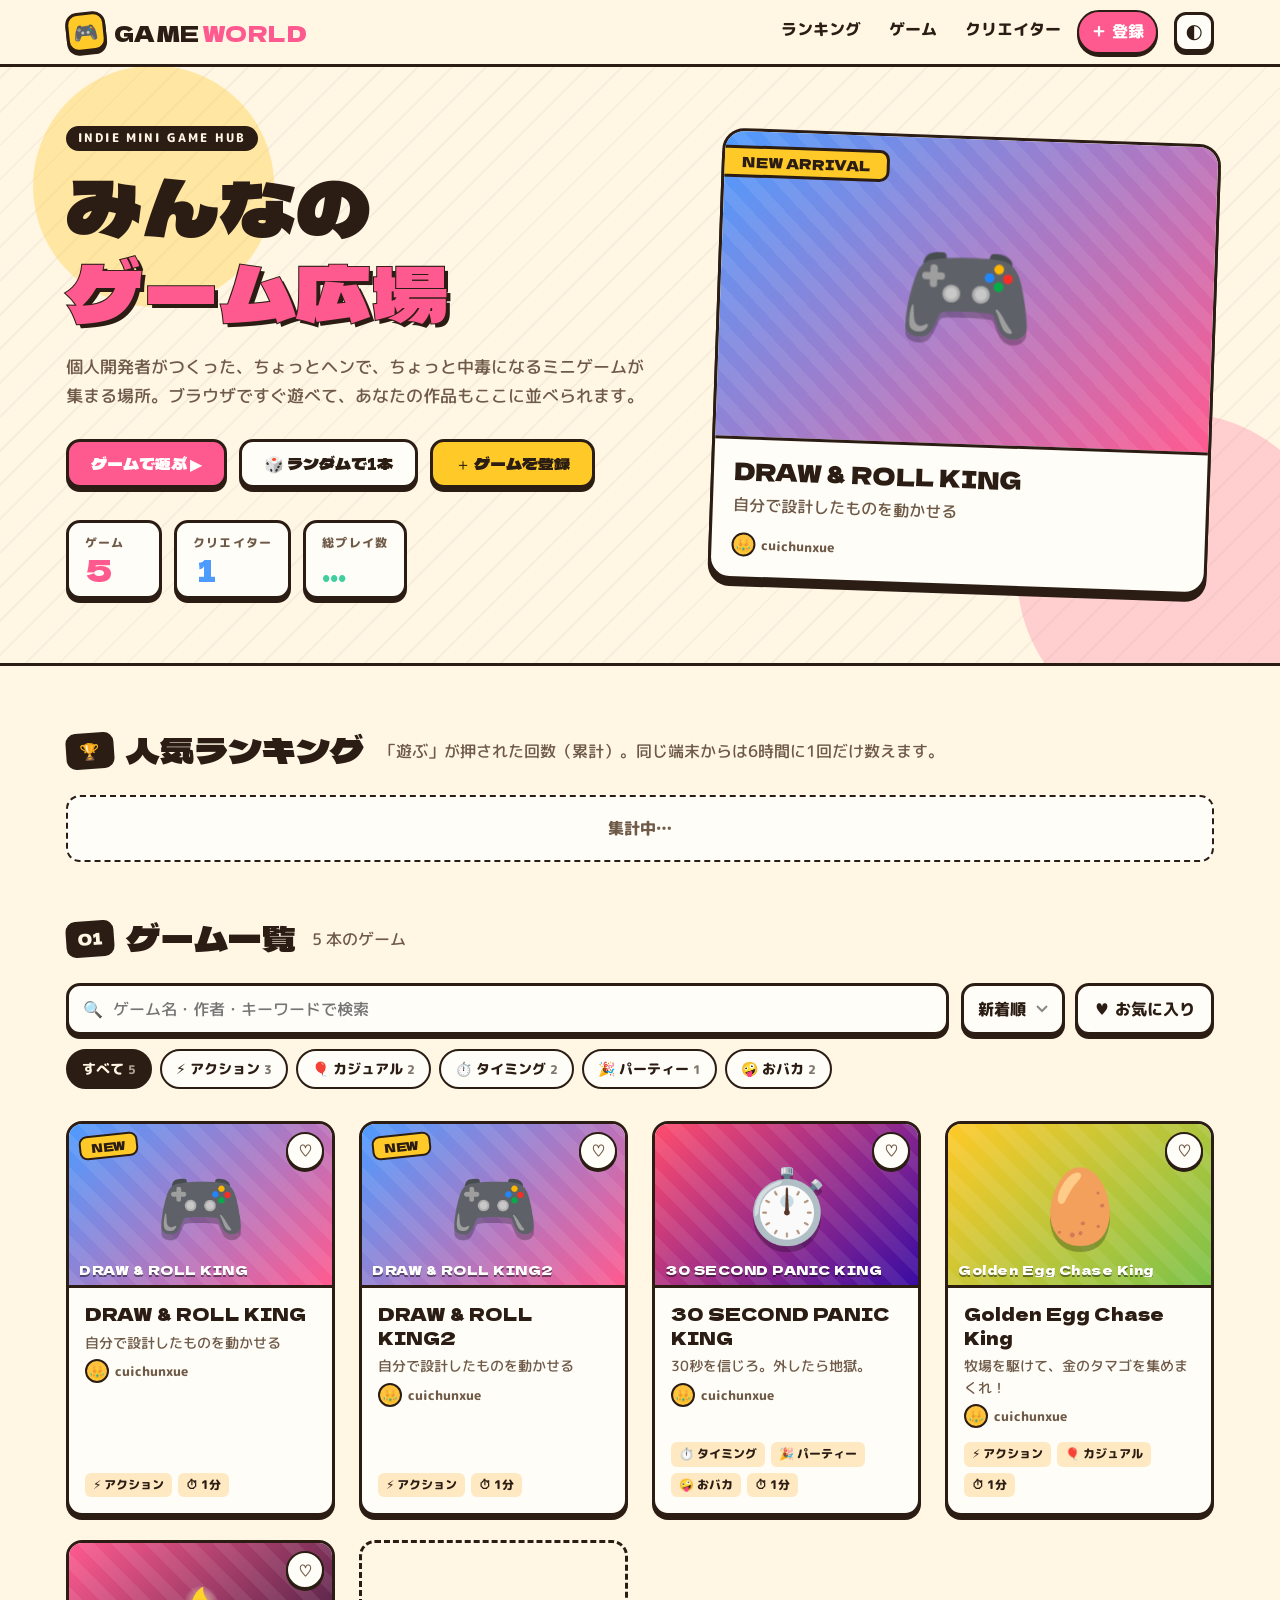
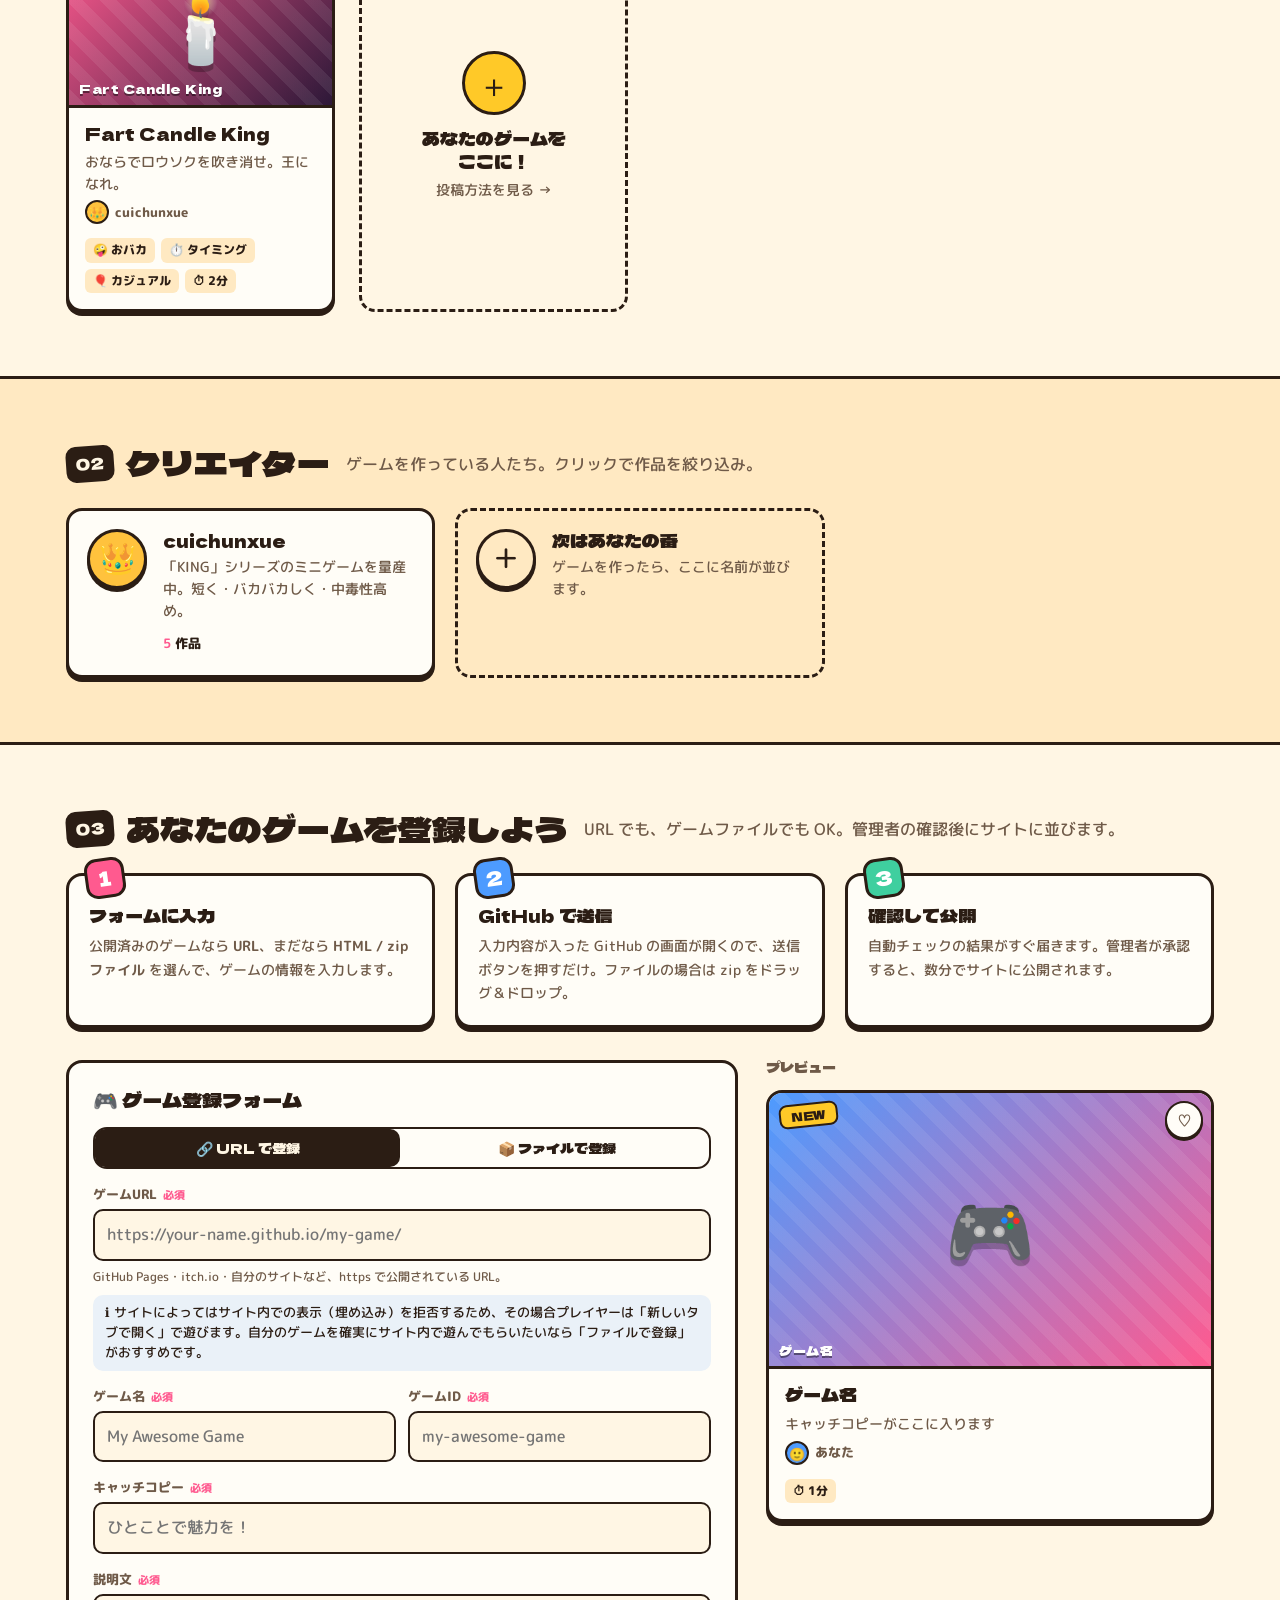
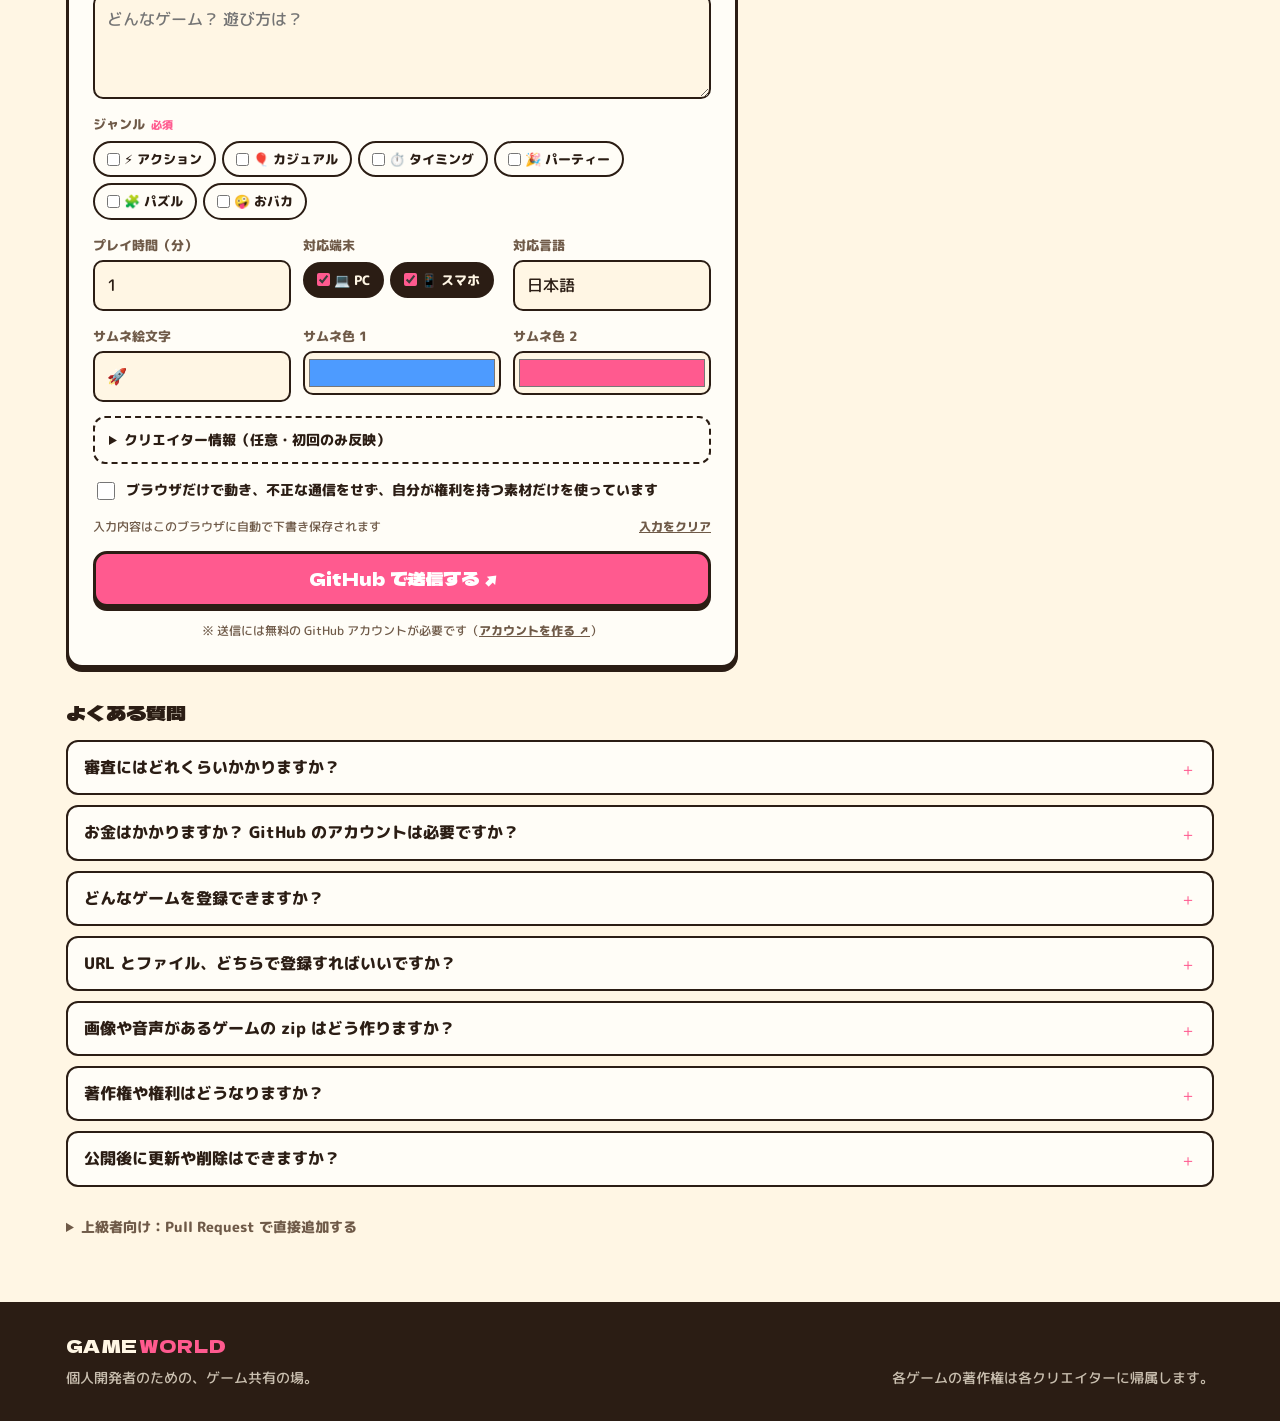
==== commit c3fa1df6: "Add removal requests and play-count ranking - Removal request issue form, opened from each game's de" ====
--- a/index.html
+++ b/index.html
@@ -23,6 +23,7 @@
       <span class="logo-text">GAME<b>WORLD</b></span>
     </a>
     <nav class="nav" aria-label="メイン">
+      <a href="#ranking">ランキング</a>
       <a href="#games">ゲーム</a>
       <a href="#creators">クリエイター</a>
       <a href="#submit" class="nav-cta">＋ 登録</a>
@@ -47,10 +48,21 @@
         <dl class="stats">
           <div><dt>ゲーム</dt><dd id="statGames">0</dd></div>
           <div><dt>クリエイター</dt><dd id="statCreators">0</dd></div>
-          <div><dt>ジャンル</dt><dd id="statGenres">0</dd></div>
+          <div><dt>総プレイ数</dt><dd id="statPlays">–</dd></div>
         </dl>
       </div>
       <div class="hero-pick" id="pick" aria-live="polite"></div>
+    </div>
+  </section>
+
+  <!-- RANKING -->
+  <section class="section rank-sec" id="ranking">
+    <div class="wrap">
+      <div class="sec-head">
+        <h2><span class="tag-num">🏆</span>人気ランキング</h2>
+        <p class="sec-sub">「遊ぶ」が押された回数（累計）。同じ端末からは6時間に1回だけ数えます。</p>
+      </div>
+      <ol class="ranking" id="rankList" aria-live="polite"></ol>
     </div>
   </section>
 
@@ -72,6 +84,7 @@
             <span class="sr">並び替え</span>
             <select id="sort">
               <option value="new">新着順</option>
+              <option value="popular">人気順</option>
               <option value="old">古い順</option>
               <option value="name">名前順</option>
               <option value="short">短い順</option>
@@ -237,7 +250,7 @@
         </details>
         <details>
           <summary>公開後に更新や削除はできますか？</summary>
-          <p>現在は管理者が対応します。登録時の Issue にコメントするか、新しい Issue で「更新したい／削除したい」とゲームID を添えてお知らせください。</p>
+          <p><b>削除：</b>サイトのゲーム詳細の下にある「このゲームの削除を依頼」から送信してください。登録したときと同じ GitHub アカウントで送ると、<b>自動ですぐに削除</b>されます。作者以外の方からの依頼（権利侵害の報告など）は、管理者が確認してから対応します。<br><b>更新：</b>いったん削除してから、同じゲームID で登録し直してください。</p>
         </details>
       </div>
 
--- a/assets/style.css
+++ b/assets/style.css
@@ -52,7 +52,7 @@
 .logo-text b{font-weight:400;color:var(--pink);margin-left:2px}
 .logo-text.small{font-size:18px}
 .nav{display:flex;gap:4px;margin-left:auto}
-.nav a{text-decoration:none;font-weight:800;padding:6px 12px;border-radius:999px}
+.nav a{text-decoration:none;font-weight:800;padding:6px 12px;border-radius:999px;white-space:nowrap}
 .nav a:hover{background:var(--bg-alt)}
 .icon-btn{display:grid;place-items:center;flex:0 0 40px;width:40px;height:40px;padding:0;background:var(--card);border:3px solid var(--line);border-radius:12px;box-shadow:0 3px 0 var(--line);cursor:pointer;text-decoration:none;font-size:17px;line-height:1}
 .icon-btn:active{transform:translateY(2px);box-shadow:0 1px 0 var(--line)}
@@ -61,7 +61,8 @@
   .logo-text{font-size:18px}
   .logo-mark{width:34px;height:34px;font-size:17px}
 }
-@media (max-width:440px){ .nav a:nth-child(2){display:none} }
+@media (max-width:440px){ .nav a:not(.nav-cta){display:none} }
+@media (min-width:441px) and (max-width:560px){ .nav a:nth-child(3){display:none} }
 
 /* buttons */
 .btn{display:inline-flex;align-items:center;gap:6px;justify-content:center;padding:12px 22px;background:var(--card);color:var(--ink);border:3px solid var(--line);border-radius:14px;box-shadow:var(--shadow);font:400 16px/1.2 var(--display);text-decoration:none;cursor:pointer;transition:transform .1s}
@@ -335,6 +336,42 @@
 .player-hint a{color:#ffc928}
 .ext-badge{display:inline-block;margin-left:8px;padding:1px 8px;border:2px solid var(--line);border-radius:6px;background:var(--bg-alt);font:800 11px/1.5 var(--body);vertical-align:4px}
 
+
+/* ranking & plays */
+.rank-sec{padding-bottom:16px}
+.rank-sec+.section{padding-top:40px}
+.ranking{display:grid;grid-template-columns:repeat(auto-fit,minmax(min(100%,340px),1fr));gap:12px;margin:0;padding:0;list-style:none}
+.rank-msg{grid-column:1/-1;padding:18px;background:var(--card);border:2.5px dashed var(--line);border-radius:14px;color:var(--muted);font-weight:800;text-align:center}
+.rank-item{display:grid;grid-template-columns:auto auto minmax(0,1fr) auto;align-items:center;gap:12px;padding:12px 16px 12px 12px;background:var(--card);border:3px solid var(--line);border-radius:16px;box-shadow:var(--shadow);cursor:pointer;transition:transform .15s}
+.rank-item:hover{transform:translateY(-3px)}
+.rank-item.r1{grid-column:1/-1;background:color-mix(in srgb,var(--yolk) 30%,var(--card))}
+.rank-no{display:grid;place-items:center;width:38px;height:38px;border:3px solid var(--line);border-radius:50%;background:var(--bg-alt);font:400 18px/1 var(--display);font-variant-numeric:tabular-nums}
+.r1 .rank-no{background:#ffc928;color:#2b1d14;width:46px;height:46px;font-size:22px}
+.r2 .rank-no{background:#d9dde3;color:#2b1d14}
+.r3 .rank-no{background:#e7a46a;color:#2b1d14}
+.rank-thumb{display:grid;place-items:center;width:56px;height:56px;border:2.5px solid var(--line);border-radius:12px;background:linear-gradient(135deg,var(--c1),var(--c2));font-size:28px}
+.r1 .rank-thumb{width:72px;height:72px;font-size:38px}
+.rank-main{display:flex;flex-direction:column;gap:2px;min-width:0}
+.rank-main b{font:400 16px/1.3 var(--display);overflow:hidden;display:-webkit-box;-webkit-line-clamp:2;-webkit-box-orient:vertical;overflow-wrap:anywhere}
+.r1 .rank-main b{font-size:20px}
+.rank-main small{font-size:12px;font-weight:800;color:var(--muted)}
+.rank-bar{display:block;height:8px;margin-top:4px;background:var(--bg-alt);border-radius:999px;overflow:hidden}
+.rank-bar i{display:block;height:100%;background:var(--pink);border-radius:999px;transition:width .6s}
+.rank-count{font:400 22px/1 var(--display);font-variant-numeric:tabular-nums;text-align:right;white-space:nowrap}
+.rank-count small{margin-left:2px;font:800 11px/1 var(--body);color:var(--muted)}
+.r1 .rank-count{font-size:28px;color:var(--pink)}
+.meta .plays{background:color-mix(in srgb,var(--pink) 16%,var(--card))}
+.d-report{margin:16px 0 0;font-size:12px}
+.d-report a{color:var(--muted);font-weight:800}
+@media (max-width:440px){
+  .rank-item{gap:10px;padding:10px 12px 10px 10px}
+  .rank-thumb{width:44px;height:44px;font-size:22px}
+  .r1 .rank-thumb{width:52px;height:52px;font-size:28px}
+  .rank-count{font-size:18px}
+  .r1 .rank-count{font-size:22px}
+  .r1 .rank-main b{font-size:17px}
+}
+
 @media (prefers-reduced-motion:reduce){
   *,*::before,*::after{animation:none!important;transition:none!important}
   html{scroll-behavior:auto}
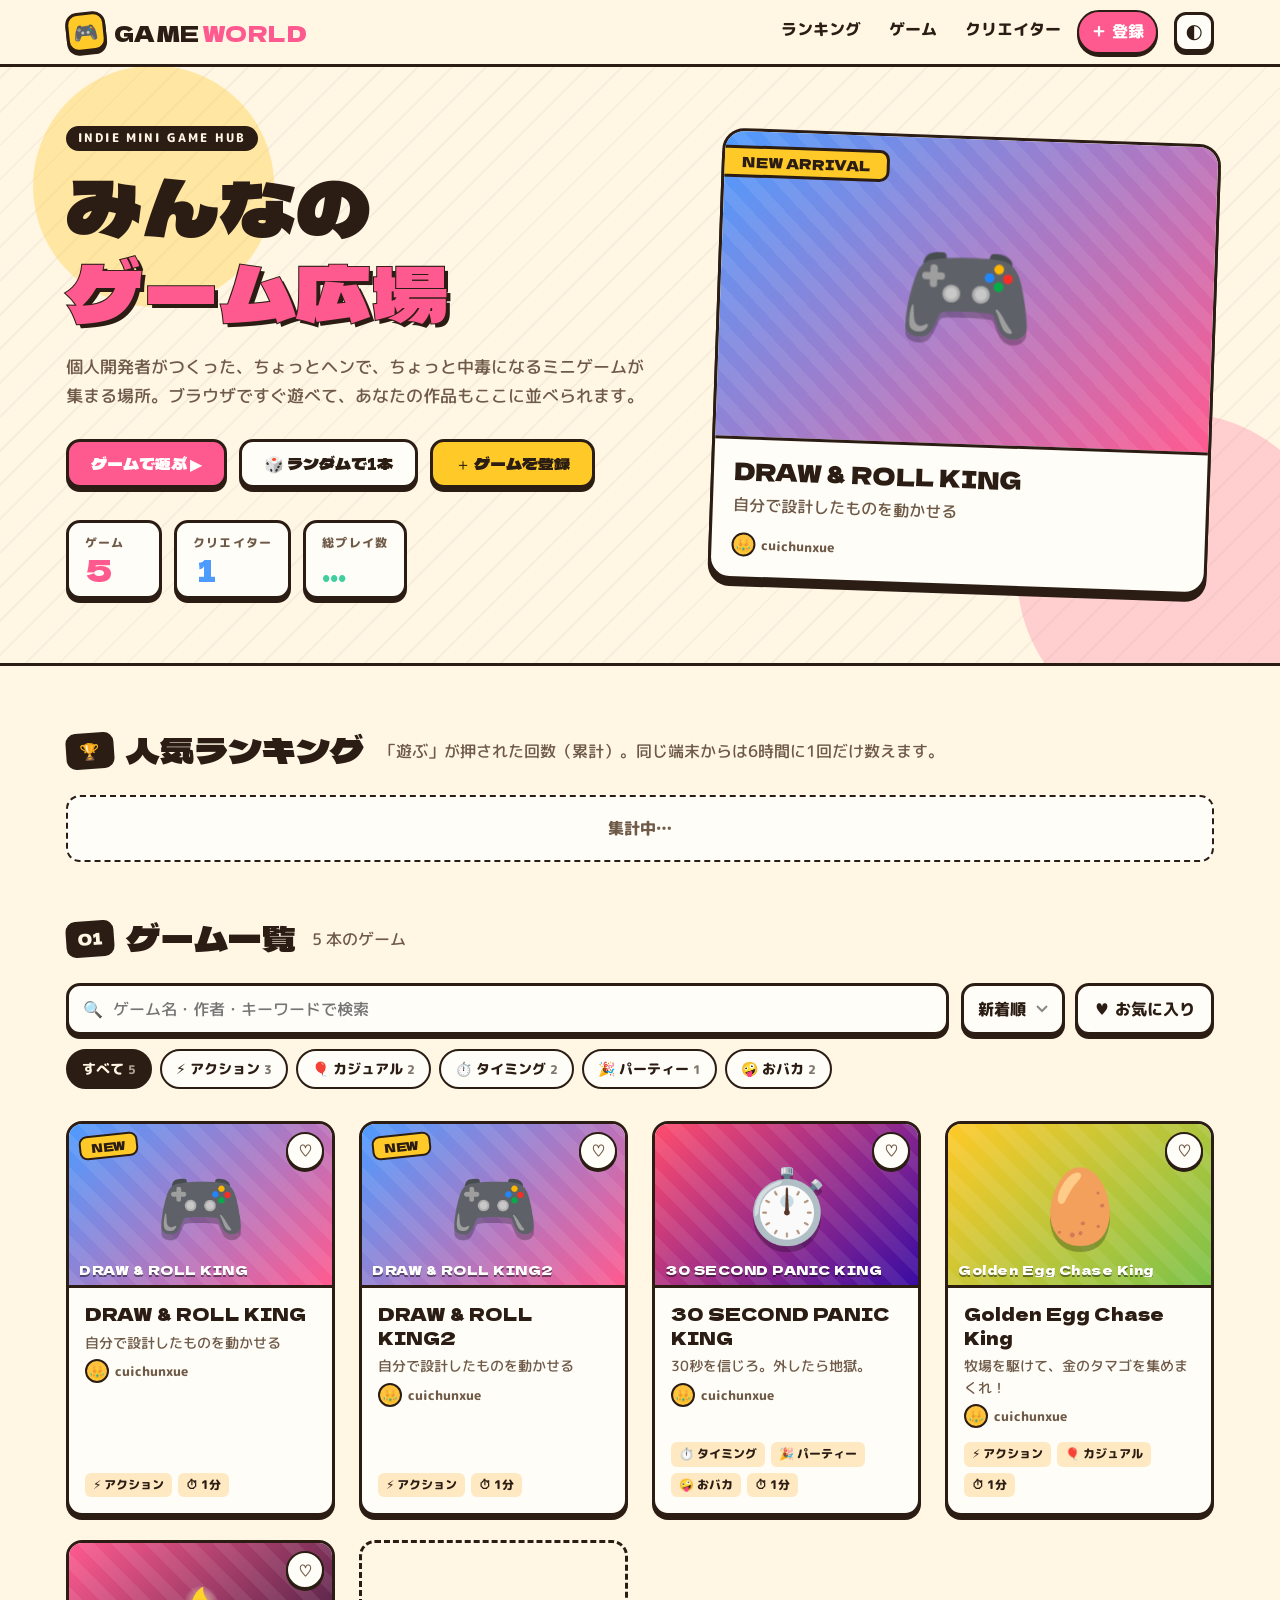
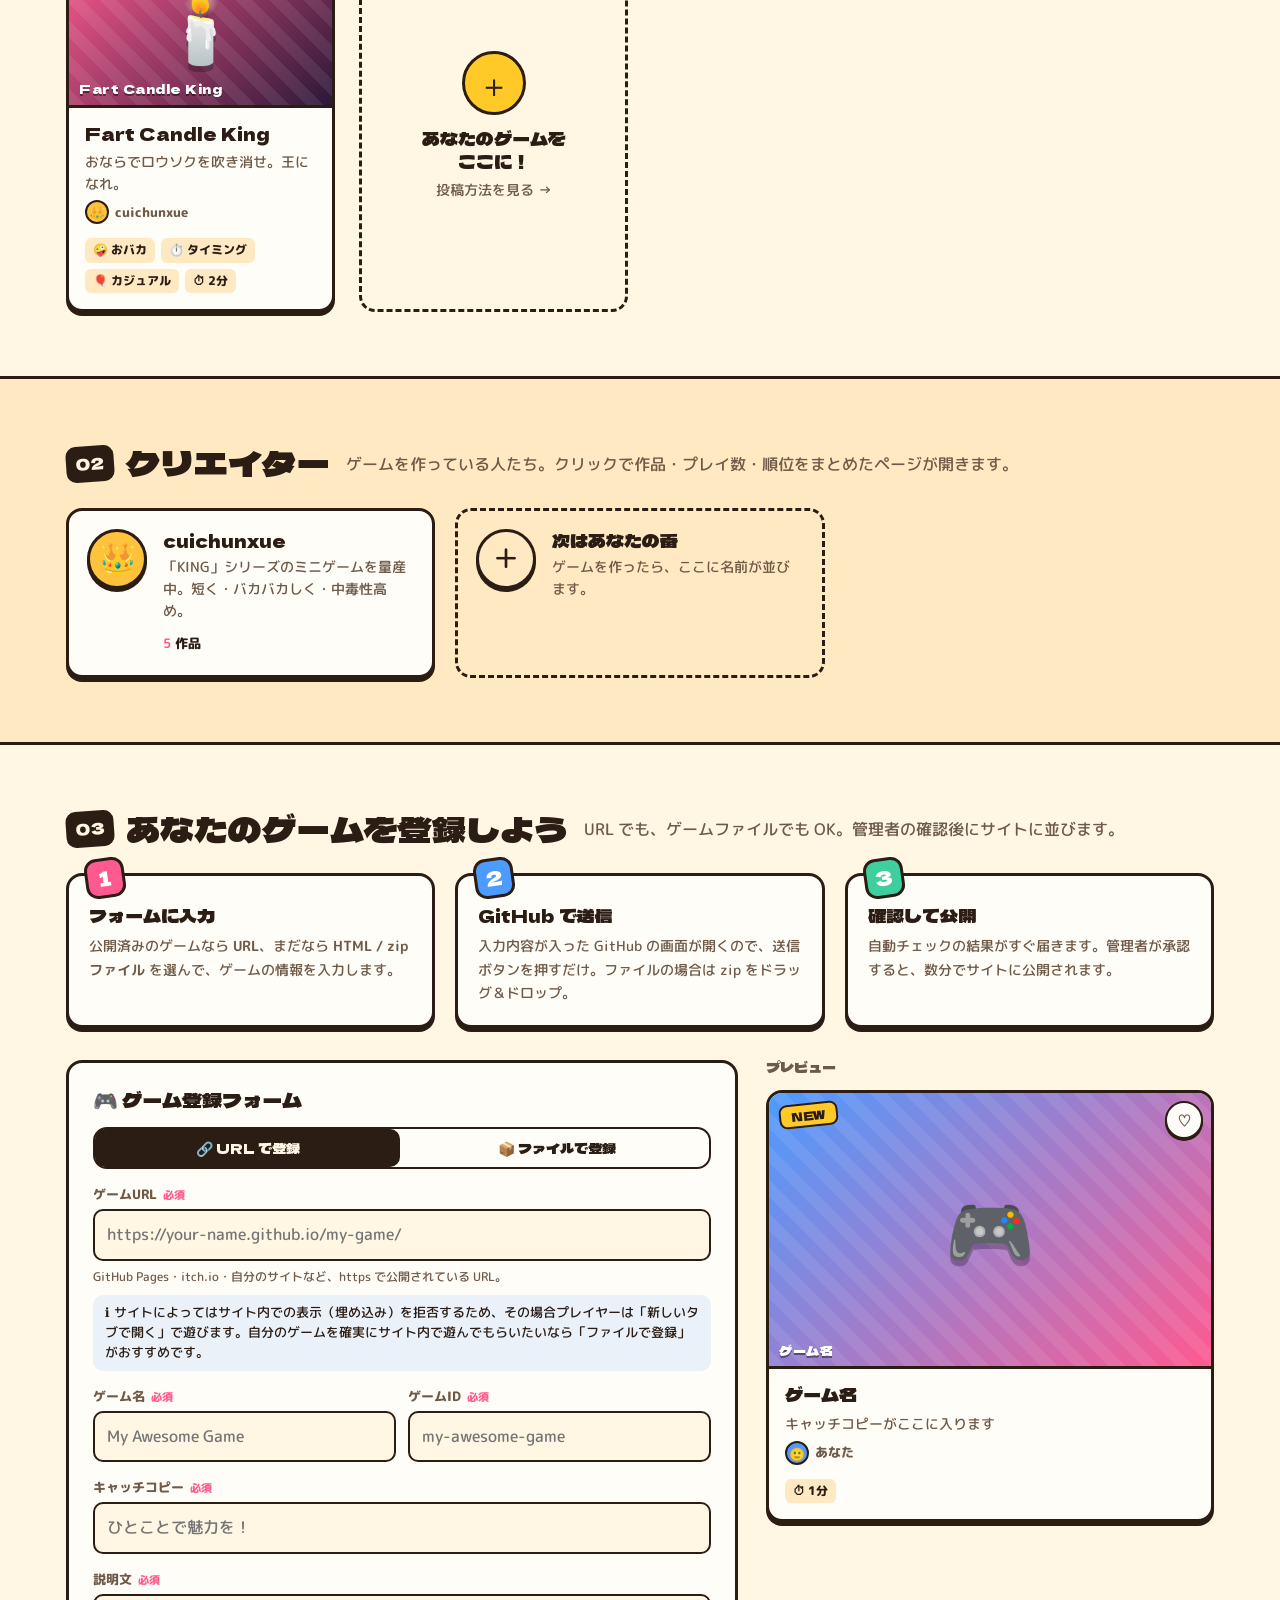
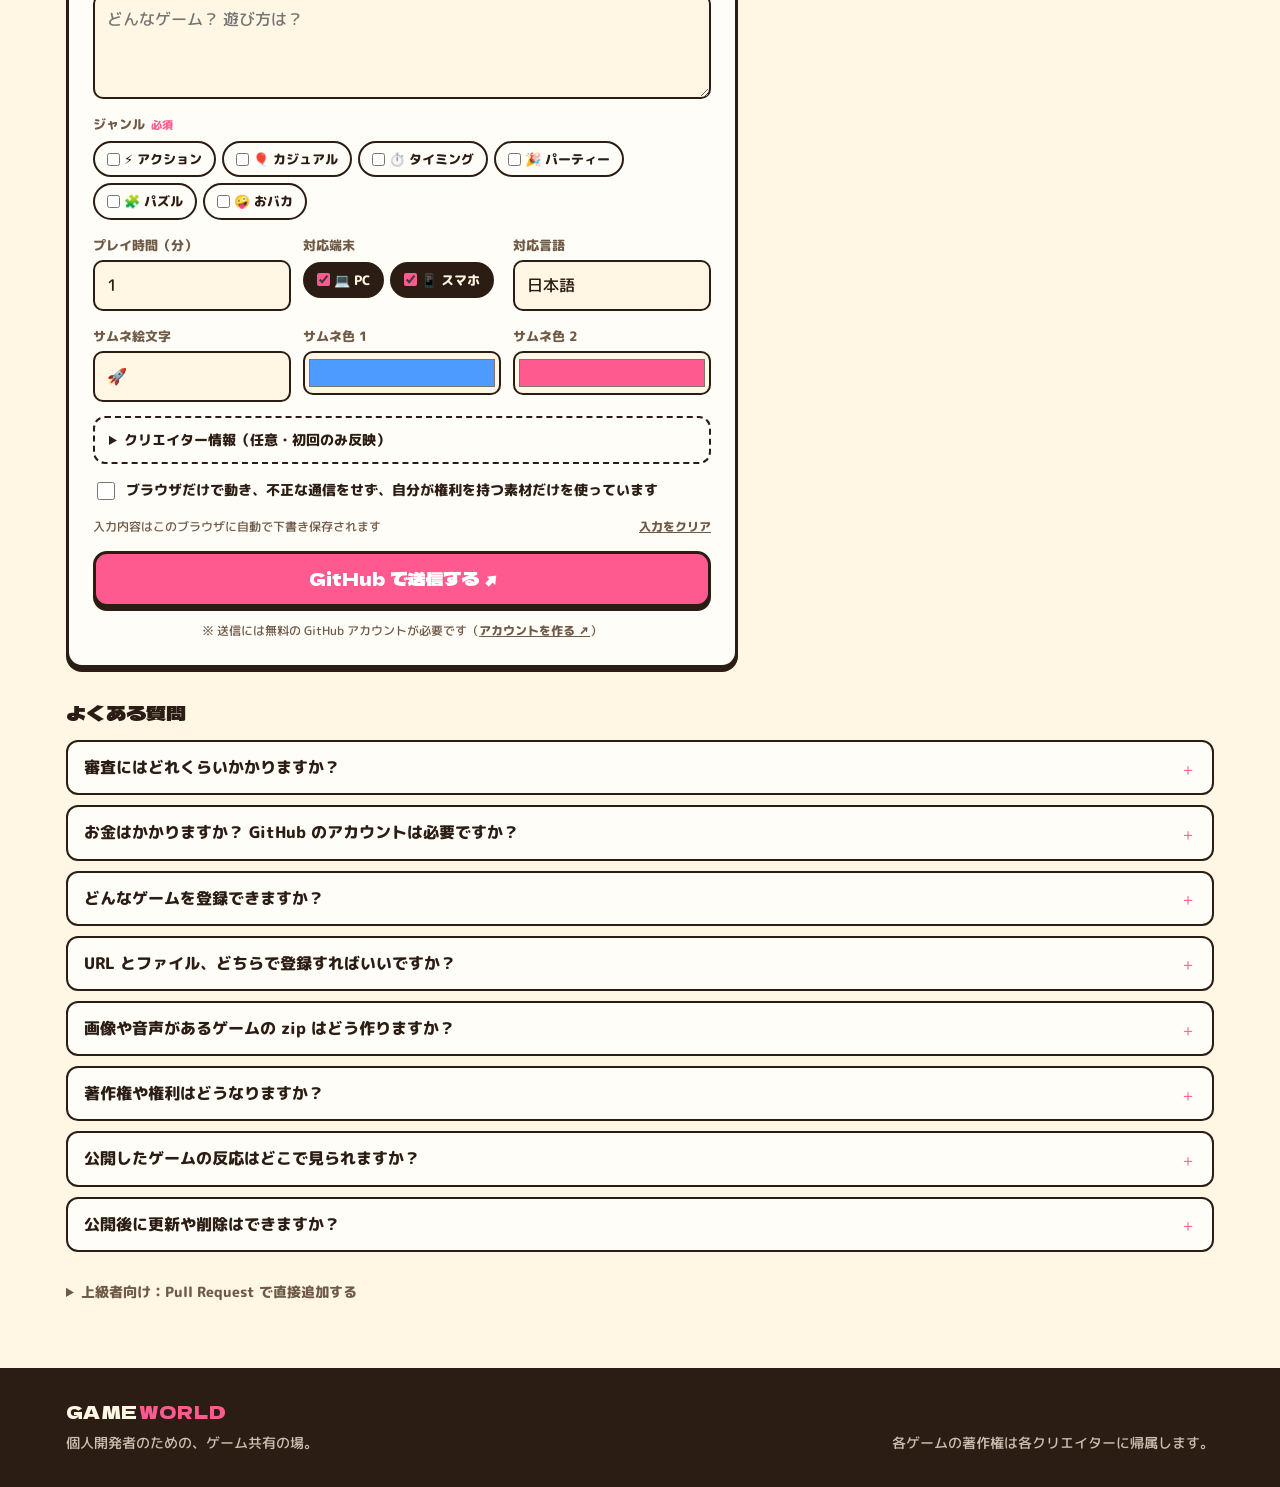
==== commit 2fa5ba61: "Add creator pages, overall rank and reactions - Creator page (#creator=<id>): works, total plays, re" ====
--- a/index.html
+++ b/index.html
@@ -106,7 +106,7 @@
     <div class="wrap">
       <div class="sec-head">
         <h2><span class="tag-num">02</span>クリエイター</h2>
-        <p class="sec-sub">ゲームを作っている人たち。クリックで作品を絞り込み。</p>
+        <p class="sec-sub">ゲームを作っている人たち。クリックで作品・プレイ数・順位をまとめたページが開きます。</p>
       </div>
       <div class="creators" id="creatorList"></div>
     </div>
@@ -249,6 +249,10 @@
           <p>ゲームの著作権は作者のあなたに残ります。GAME WORLD はサイト上での掲載・配信のためにだけ使います。ファイル登録の場合、ゲームのファイルはこのサイトの公開リポジトリに保存されるため、誰でも中身を見られる点にご注意ください。</p>
         </details>
         <details>
+          <summary>公開したゲームの反応はどこで見られますか？</summary>
+          <p>「クリエイター」欄で自分の名前を押すと、<b>あなたのページ</b>が開きます。作品ごとのプレイ数、全体での順位、プレイヤーからのリアクション（😂 🔥 👍）を1画面で確認できます。公開完了のコメントにもリンクが載っているので、ブックマークしておくと便利です。</p>
+        </details>
+        <details>
           <summary>公開後に更新や削除はできますか？</summary>
           <p><b>削除：</b>サイトのゲーム詳細の下にある「このゲームの削除を依頼」から送信してください。登録したときと同じ GitHub アカウントで送ると、<b>自動ですぐに削除</b>されます。作者以外の方からの依頼（権利侵害の報告など）は、管理者が確認してから対応します。<br><b>更新：</b>いったん削除してから、同じゲームID で登録し直してください。</p>
         </details>
@@ -275,6 +279,11 @@
 <!-- 詳細モーダル -->
 <dialog class="modal" id="detail" aria-labelledby="dTitle">
   <div class="modal-body" id="detailBody"></div>
+</dialog>
+
+<!-- クリエイターページ -->
+<dialog class="modal creator-modal" id="creatorDlg" aria-labelledby="cTitle">
+  <div class="modal-body" id="creatorBody"></div>
 </dialog>
 
 <!-- プレイヤー -->
--- a/assets/style.css
+++ b/assets/style.css
@@ -372,6 +372,58 @@
   .r1 .rank-main b{font-size:17px}
 }
 
+
+/* reactions */
+.link-inline{padding:0;background:none;border:0;font:inherit;font-weight:800;color:var(--ink);text-decoration:underline;text-underline-offset:3px;cursor:pointer;text-align:left}
+.link-inline:hover{color:var(--pink)}
+.react{margin-top:18px;padding:14px 16px;background:var(--bg-alt);border-radius:14px}
+.react.pulse{animation:pulse 1.2s ease-out 2}
+@keyframes pulse{0%{box-shadow:0 0 0 0 color-mix(in srgb,var(--pink) 60%,transparent)}100%{box-shadow:0 0 0 14px transparent}}
+.react-q{margin:0 0 10px;font:400 15px/1.4 var(--display)}
+.react-q small{display:block;margin-top:2px;font:800 12px/1.4 var(--body);color:var(--muted)}
+.react-btns{display:grid;grid-template-columns:repeat(3,1fr);gap:8px}
+.react-btn{display:flex;flex-direction:column;align-items:center;gap:2px;padding:10px 6px 8px;background:var(--card);color:var(--ink);border:2.5px solid var(--line);border-radius:12px;box-shadow:0 3px 0 var(--line);cursor:pointer;font:inherit;transition:transform .1s}
+.react-btn:hover:not(:disabled){transform:translateY(-2px)}
+.react-btn:active:not(:disabled){transform:translateY(2px);box-shadow:0 1px 0 var(--line)}
+.react-btn .e{font-size:26px;line-height:1.1}
+.react-btn .l{font-size:12px;font-weight:800;color:var(--muted)}
+.react-btn b{font:400 16px/1.2 var(--display);font-variant-numeric:tabular-nums}
+.react-btn[aria-pressed="true"]{background:color-mix(in srgb,var(--pink) 18%,var(--card));cursor:default;box-shadow:0 1px 0 var(--line);transform:translateY(2px)}
+.react-btn[aria-pressed="true"] .l::after{content:" ✓"}
+
+/* creator page */
+.creator-modal{width:min(760px,calc(100% - 32px))}
+.creator-modal .modal-body{padding:24px}
+.creator-modal .x{position:absolute;top:12px;right:12px}
+.cp-head{display:flex;gap:16px;align-items:flex-start;padding-right:48px}
+.cp-ava{width:72px!important;height:72px!important;flex:0 0 72px;font-size:38px!important;border-width:3px!important;box-shadow:0 3px 0 var(--line)}
+.cp-id{min-width:0}
+.cp-kicker{margin:0;font-size:11px;font-weight:800;letter-spacing:.14em;color:var(--muted)}
+.cp-id h2{margin:2px 0 0;font:400 clamp(22px,4vw,28px)/1.25 var(--display);overflow-wrap:anywhere}
+.cp-bio{margin:6px 0 0;color:var(--muted);font-size:14px}
+.cp-link{display:inline-block;margin-top:6px;font-size:13px;font-weight:800}
+.cp-stats{display:grid;grid-template-columns:repeat(auto-fit,minmax(110px,1fr));gap:8px;margin:20px 0 0;padding:0}
+.cp-stats div{padding:10px 12px;background:var(--bg-alt);border-radius:12px}
+.cp-stats dt{font-size:11px;font-weight:800;color:var(--muted);letter-spacing:.06em}
+.cp-stats dd{margin:0;font:400 22px/1.2 var(--display);font-variant-numeric:tabular-nums}
+.cp-games{display:flex;flex-direction:column;gap:10px;margin:18px 0 0;padding:0;list-style:none}
+.cp-game{display:grid;grid-template-columns:auto minmax(0,1fr) auto;gap:12px;align-items:center;padding:10px 12px;background:var(--card);border:2.5px solid var(--line);border-radius:14px}
+.cp-thumb{display:grid;place-items:center;width:56px;height:56px;padding:0;border:2.5px solid var(--line);border-radius:12px;background:linear-gradient(135deg,var(--c1),var(--c2));font-size:28px;cursor:pointer}
+.cp-main{min-width:0}
+.cp-title{padding:0;background:none;border:0;color:var(--ink);font:400 16px/1.3 var(--display);text-align:left;cursor:pointer;overflow-wrap:anywhere}
+.cp-title:hover{color:var(--pink)}
+.cp-meta{display:flex;flex-wrap:wrap;gap:4px 12px;margin:4px 0 0;font-size:12.5px;font-weight:800;color:var(--muted);font-variant-numeric:tabular-nums}
+.cp-meta .hot{color:var(--pink)}
+.cp-note{margin:16px 0 0;font-size:12px;color:var(--muted)}
+.cp-actions{display:flex;flex-wrap:wrap;gap:10px;margin-top:14px}
+@media (max-width:520px){
+  .creator-modal .modal-body{padding:18px}
+  .cp-ava{width:56px!important;height:56px!important;flex-basis:56px;font-size:30px!important}
+  .cp-game{grid-template-columns:auto minmax(0,1fr)}
+  .cp-game .btn{grid-column:1/-1}
+  .cp-actions .btn{flex:1 1 100%}
+}
+
 @media (prefers-reduced-motion:reduce){
   *,*::before,*::after{animation:none!important;transition:none!important}
   html{scroll-behavior:auto}
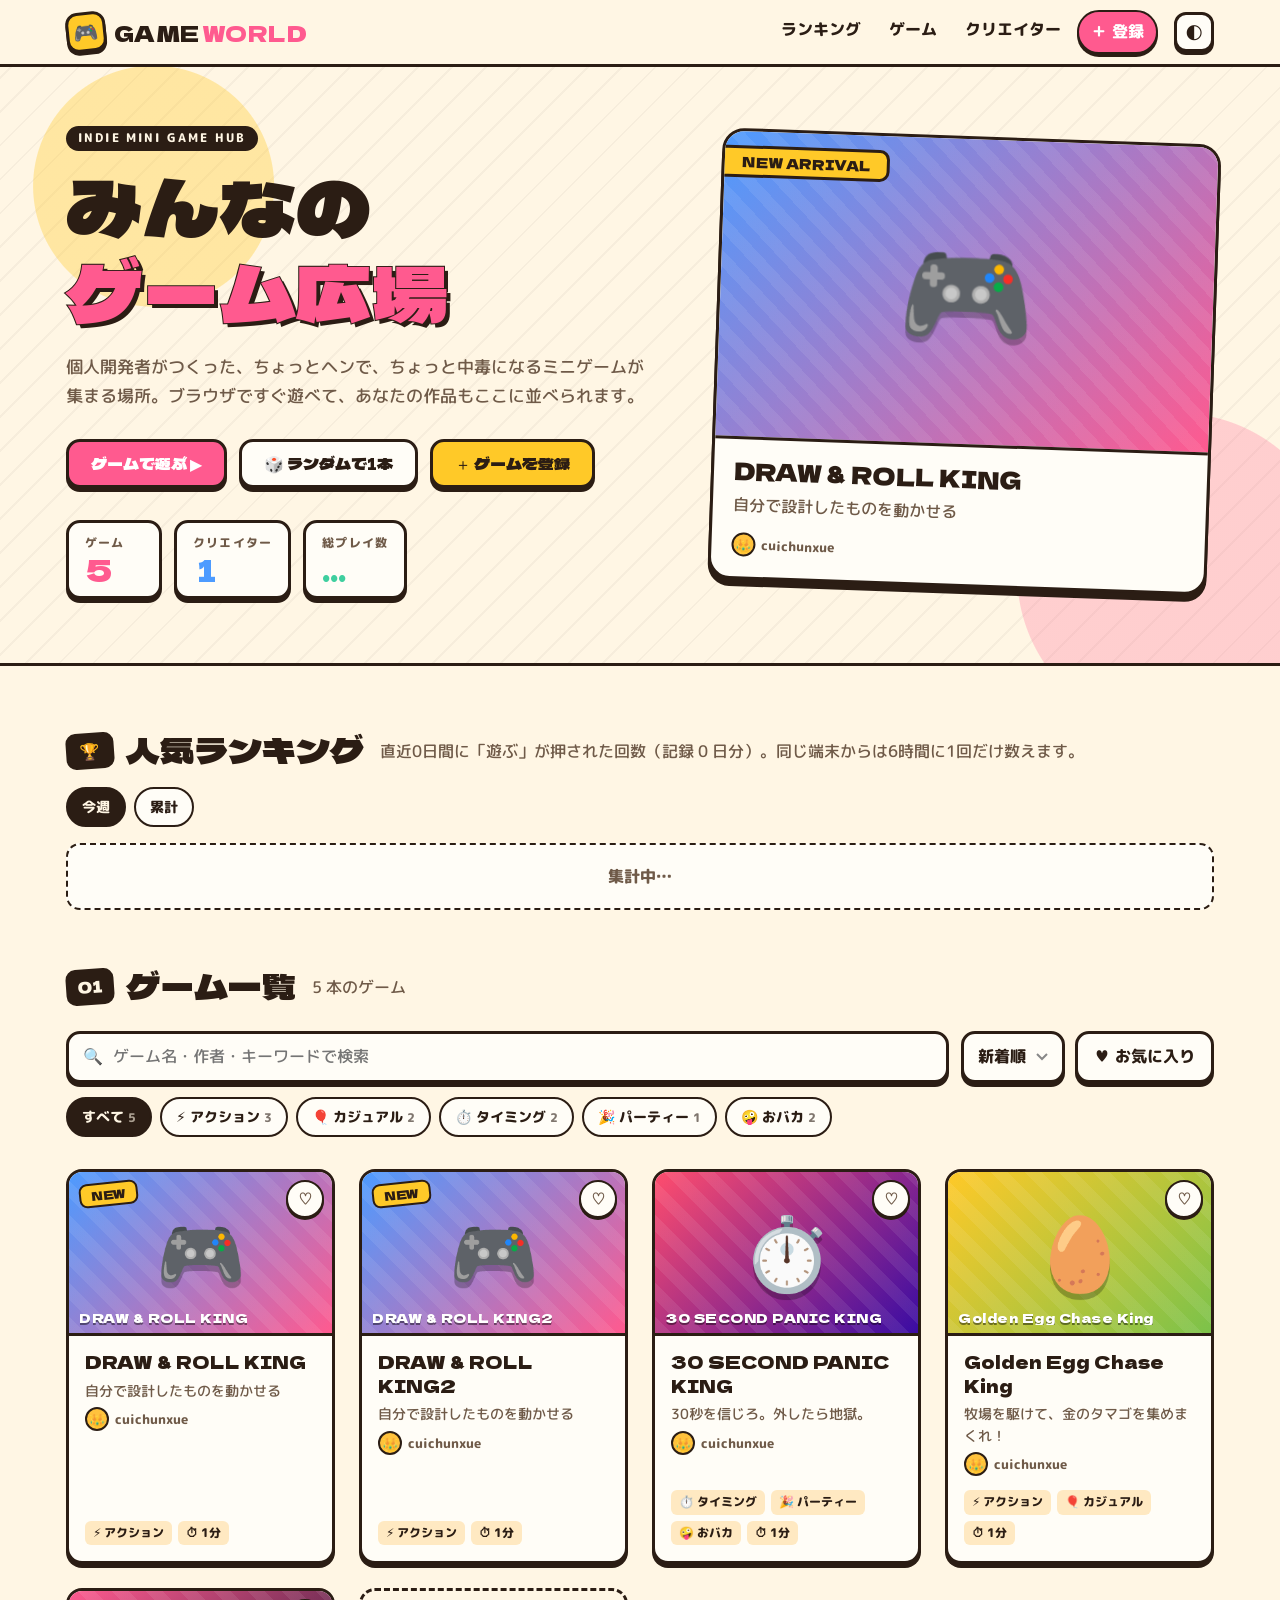
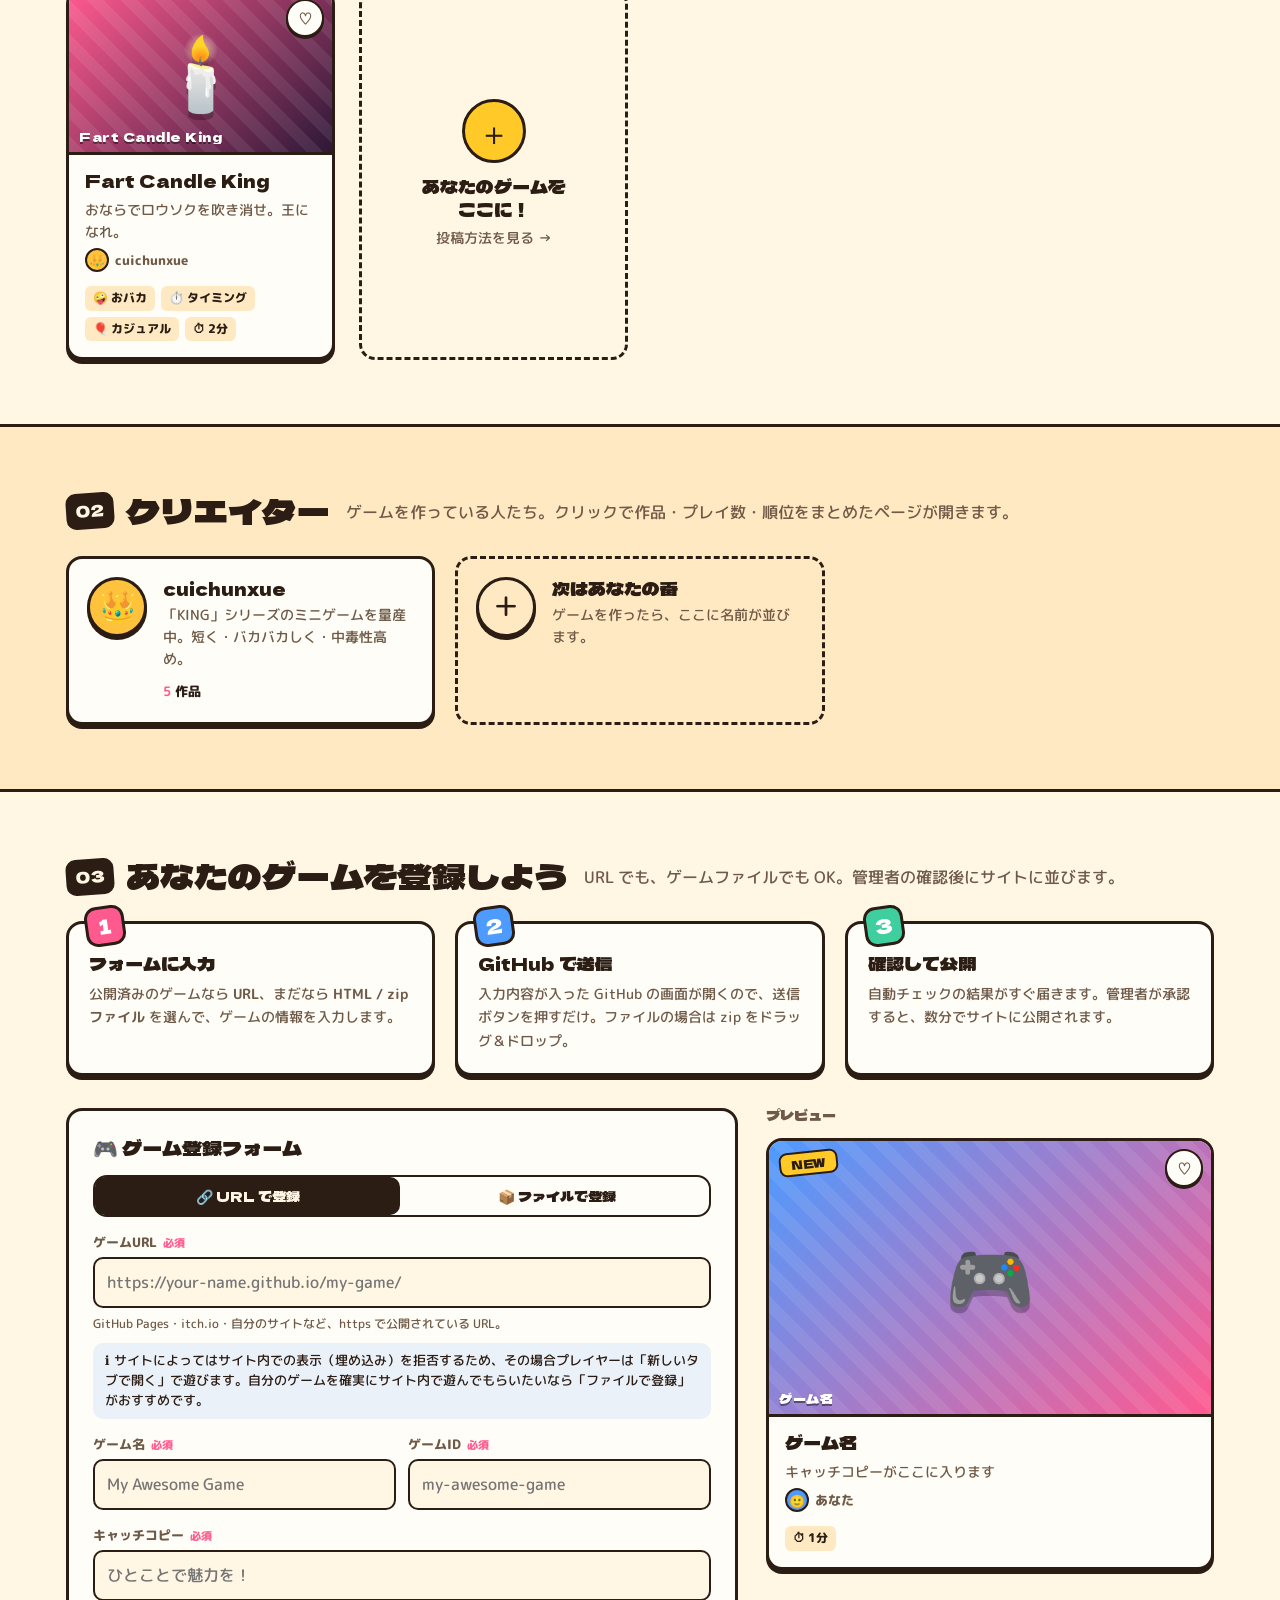
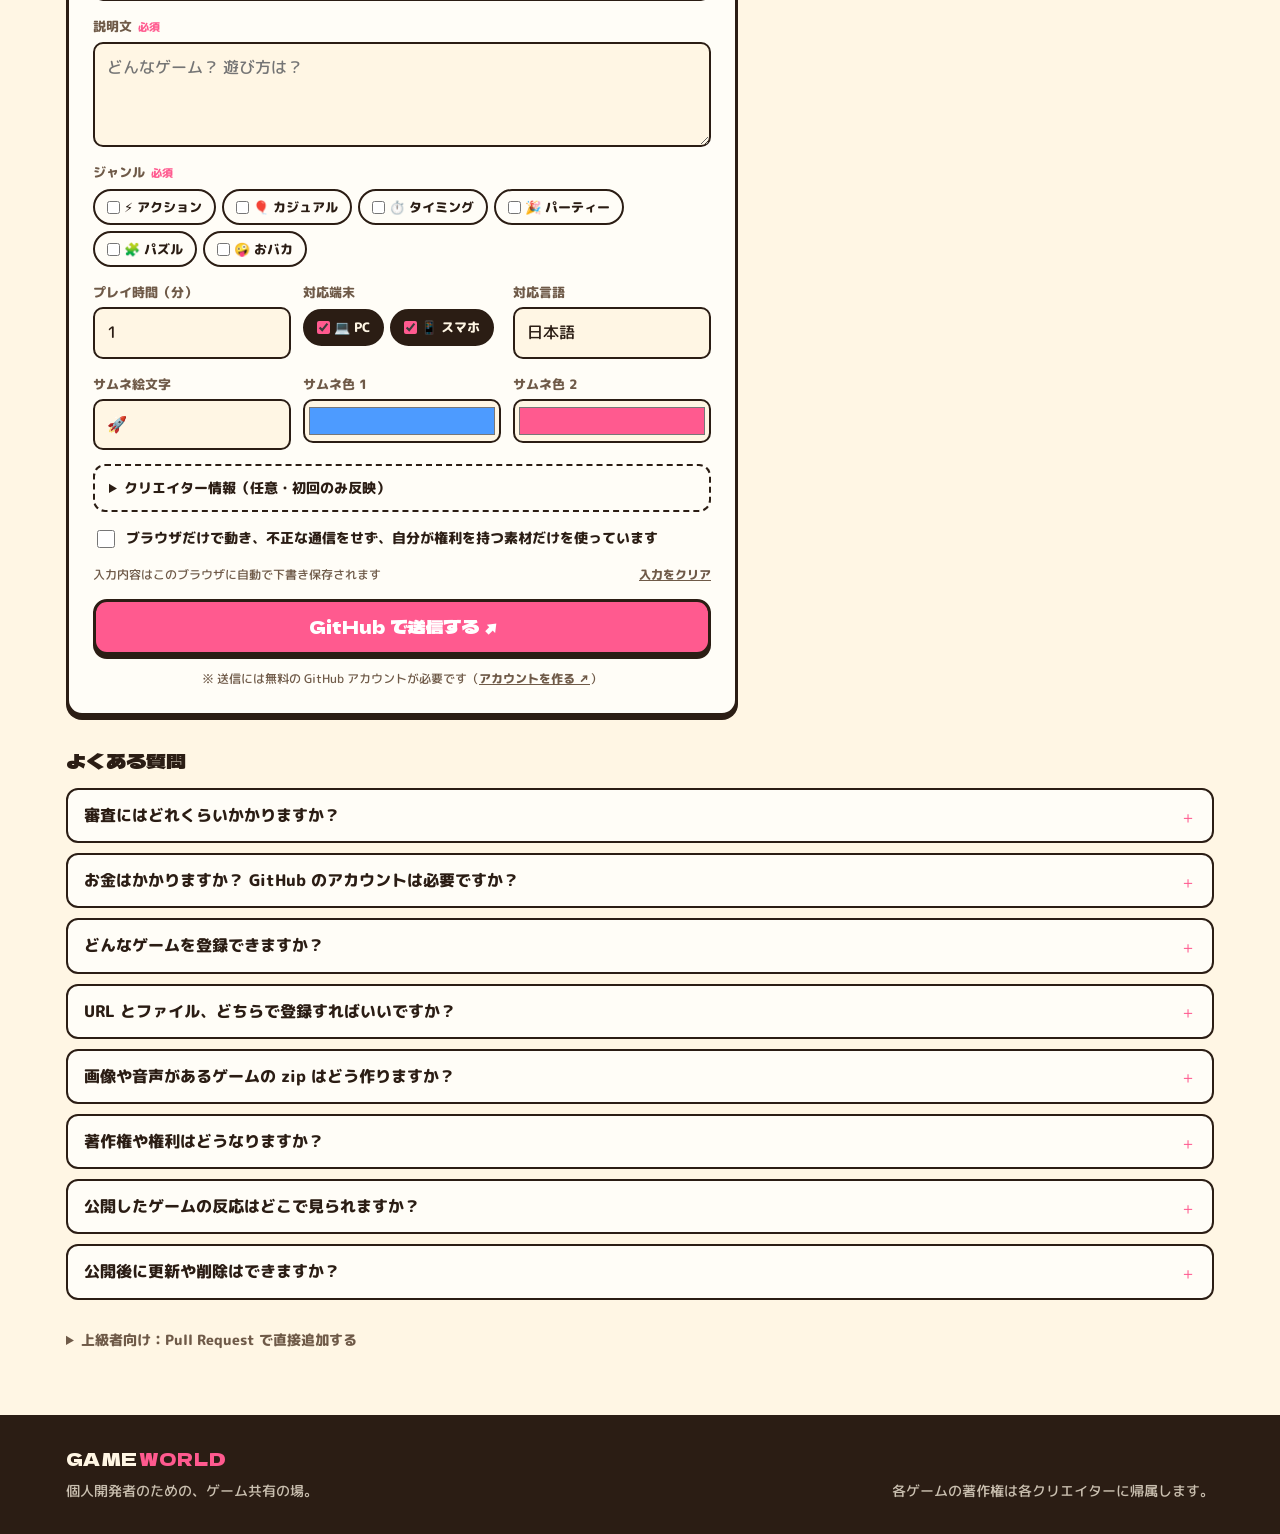
==== commit d656cae0: "Record daily play counts and notify milestones - Daily Actions job (00:07 JST) snapshots every game'" ====
--- a/index.html
+++ b/index.html
@@ -60,7 +60,11 @@
     <div class="wrap">
       <div class="sec-head">
         <h2><span class="tag-num">🏆</span>人気ランキング</h2>
-        <p class="sec-sub">「遊ぶ」が押された回数（累計）。同じ端末からは6時間に1回だけ数えます。</p>
+        <p class="sec-sub" id="rankSub">「遊ぶ」が押された回数。同じ端末からは6時間に1回だけ数えます。</p>
+      </div>
+      <div class="rank-tabs" role="tablist" aria-label="ランキングの期間">
+        <button class="chip" type="button" role="tab" data-period="week" aria-pressed="true">今週</button>
+        <button class="chip" type="button" role="tab" data-period="all" aria-pressed="false">累計</button>
       </div>
       <ol class="ranking" id="rankList" aria-live="polite"></ol>
     </div>
--- a/assets/style.css
+++ b/assets/style.css
@@ -424,6 +424,26 @@
   .cp-actions .btn{flex:1 1 100%}
 }
 
+
+/* trends */
+.rank-tabs{display:flex;gap:8px;margin:-8px 0 16px}
+.trend-box{margin-top:-4px;margin-bottom:20px;padding:14px 16px;background:var(--bg-alt);border-radius:14px}
+.trend-head{display:flex;flex-wrap:wrap;justify-content:space-between;align-items:baseline;gap:4px 12px;margin-bottom:8px}
+.trend-head h4{margin:0;font:400 15px/1.3 var(--display)}
+.trend-head span{font-size:13px;font-weight:800;color:var(--pink);font-variant-numeric:tabular-nums}
+.trend-empty{margin:0;font-size:13px;color:var(--muted)}
+.trend{display:grid;grid-template-columns:repeat(7,1fr);gap:6px;align-items:end;height:120px}
+.tbar{position:relative;display:flex;flex-direction:column;justify-content:flex-end;align-items:center;height:100%;min-width:0}
+.tbar i{display:block;width:100%;max-width:36px;background:color-mix(in srgb,var(--sky) 70%,var(--card));border:2px solid var(--line);border-radius:6px 6px 2px 2px;min-height:2px}
+.tbar.is-today i{background:var(--pink)}
+.tbar.is-none i{border-style:dashed;background:transparent}
+.tbar em{font-style:normal;font-size:11px;font-weight:800;line-height:1.4;font-variant-numeric:tabular-nums}
+.tbar small{margin-top:4px;font-size:11px;font-weight:800;color:var(--muted)}
+.tbar.is-today small{color:var(--pink)}
+.trend.compact{height:30px;gap:3px;width:112px}
+.trend.compact .tbar i{border-width:1.5px;border-radius:3px 3px 1px 1px}
+.cp-trend{display:flex;align-items:flex-end;gap:10px;margin-top:6px;font-size:12px;font-weight:800;color:var(--pink);font-variant-numeric:tabular-nums}
+
 @media (prefers-reduced-motion:reduce){
   *,*::before,*::after{animation:none!important;transition:none!important}
   html{scroll-behavior:auto}
